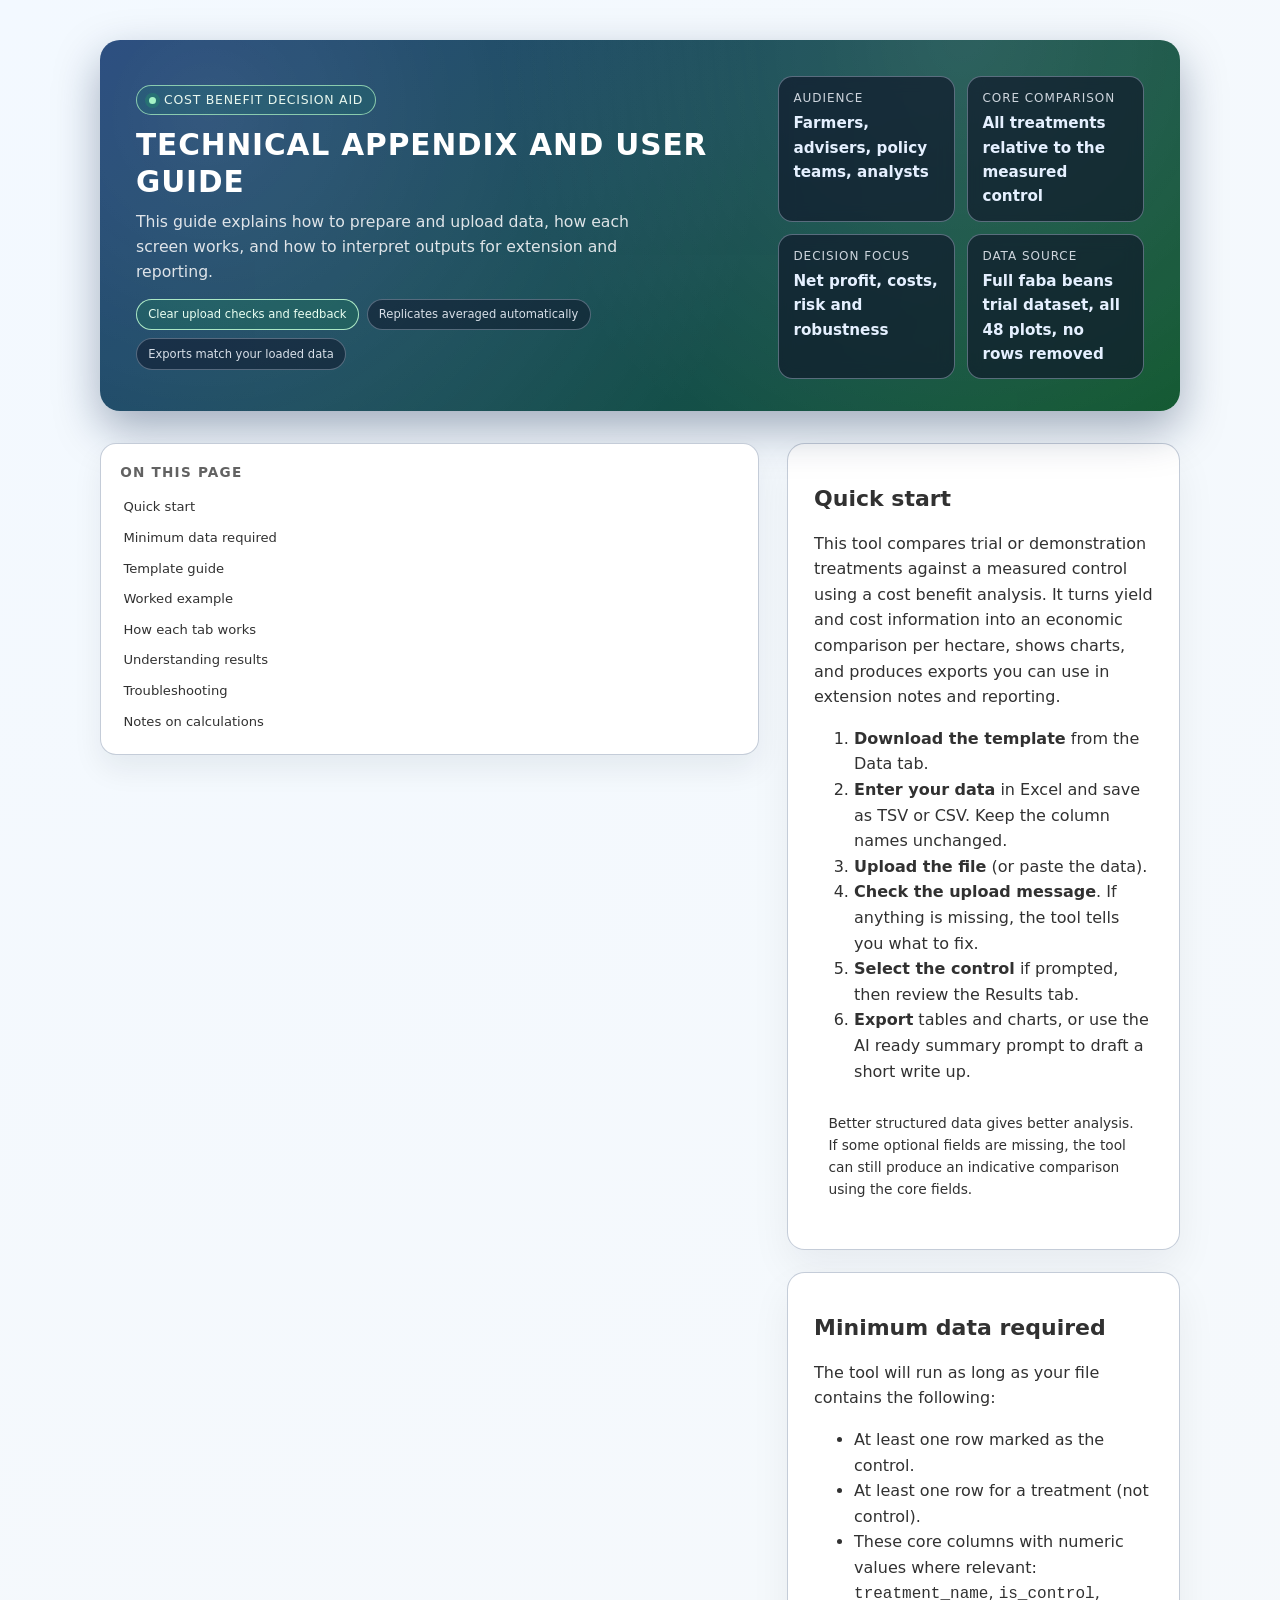
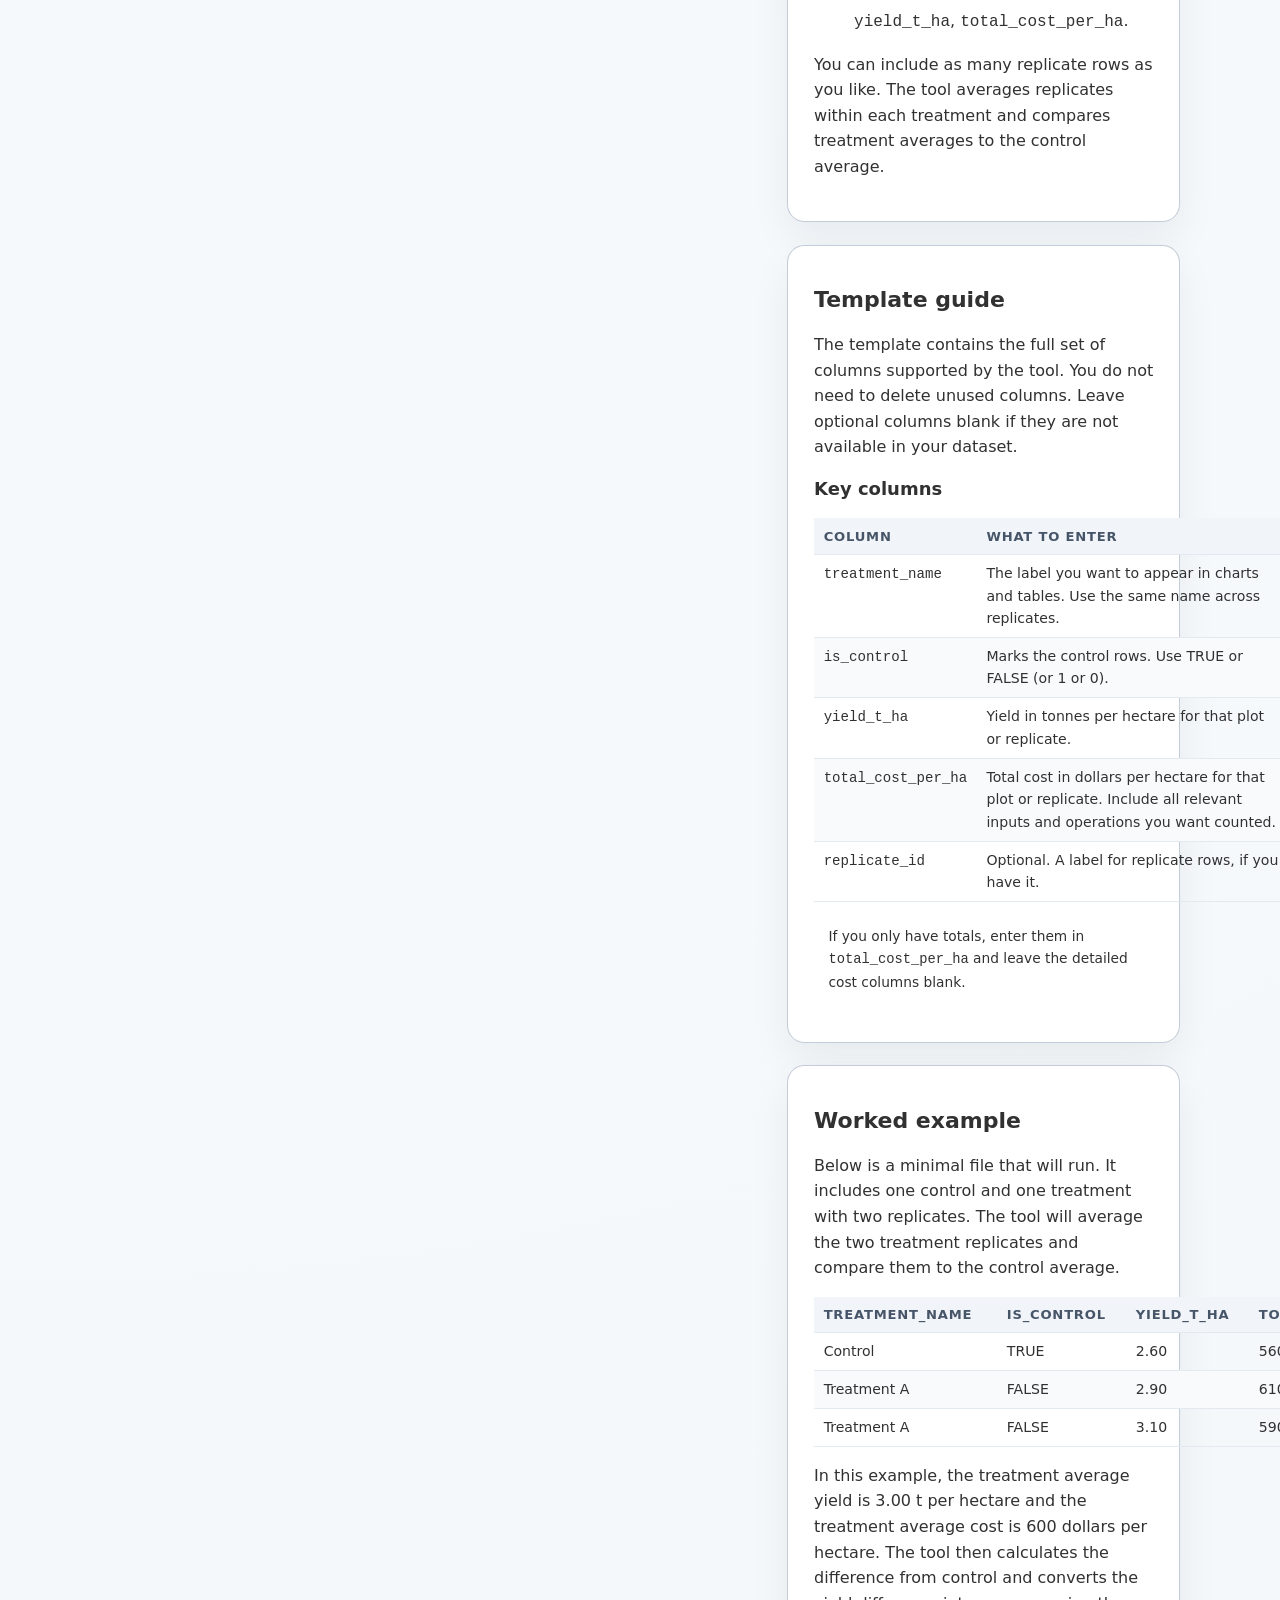
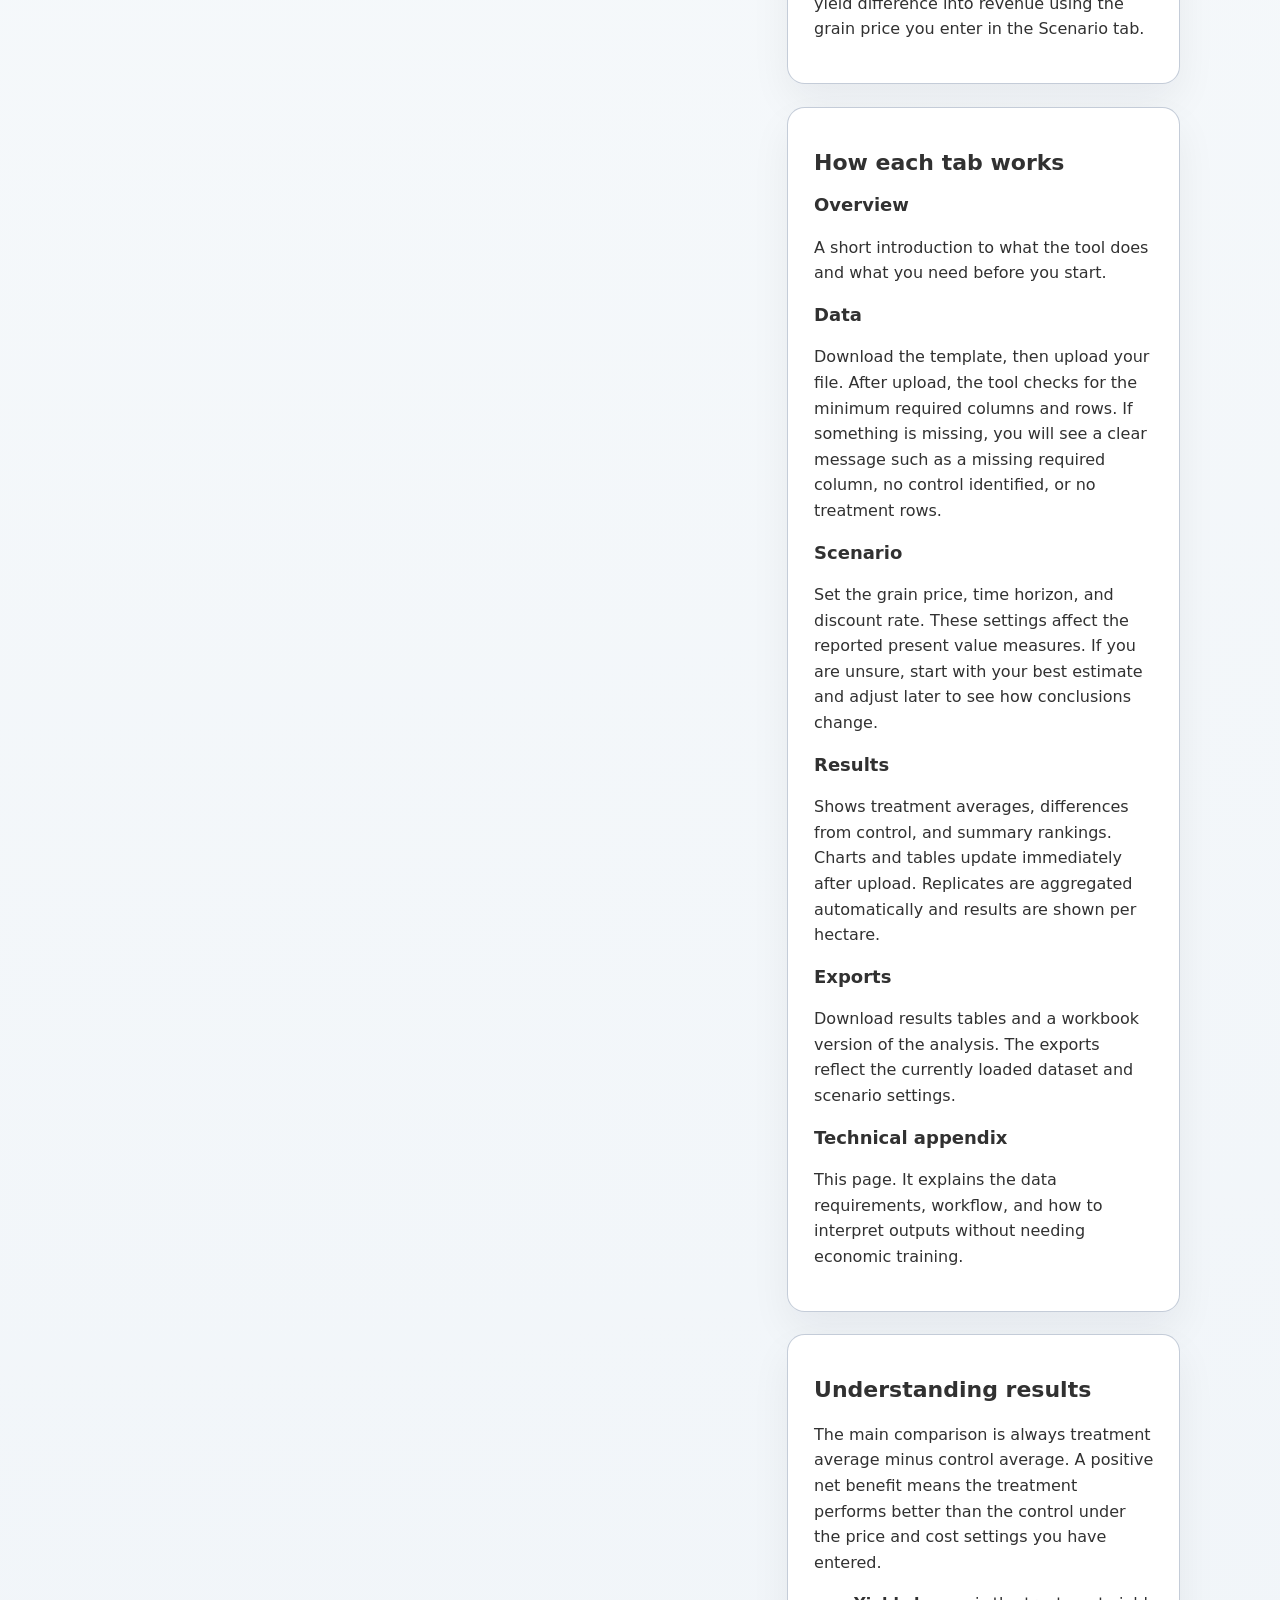
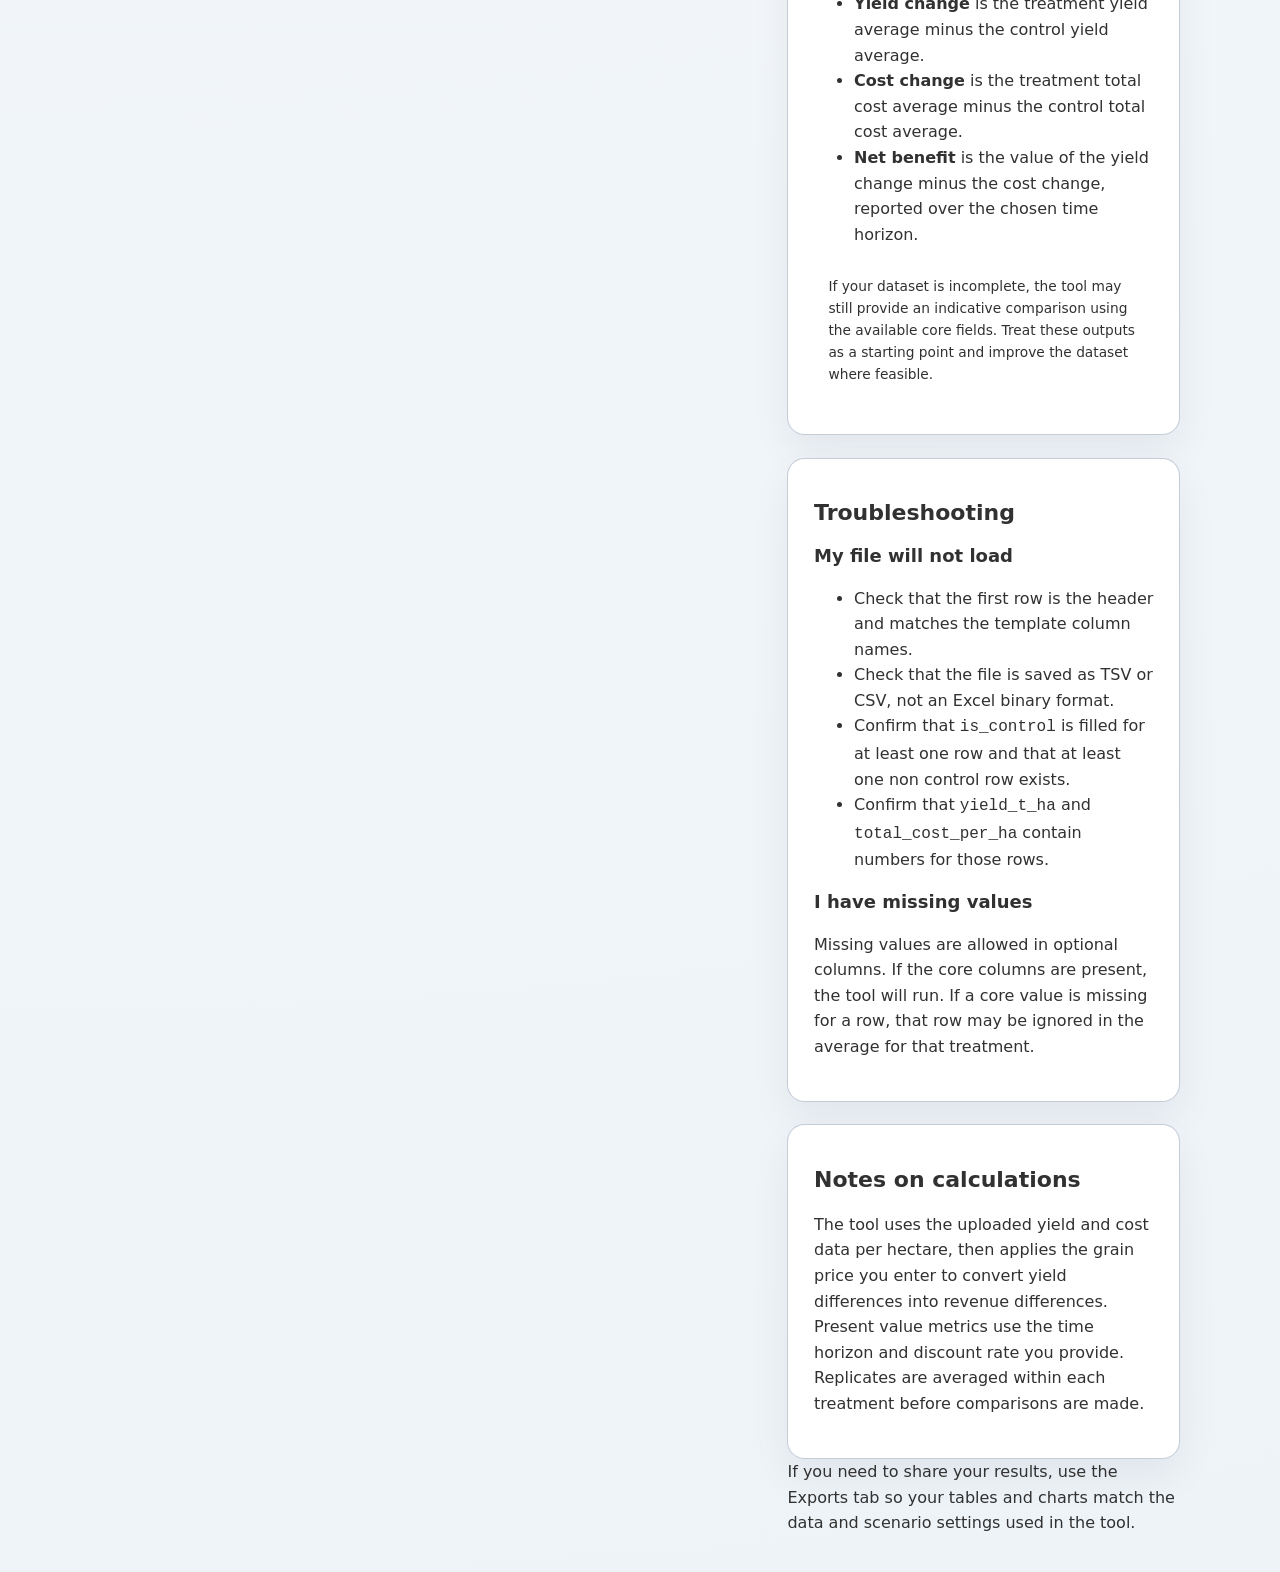
==== technical-appendix.html @ 1fa9cece "Add files via upload" ====
<!doctype html>
<html lang="en">
<head>
  <meta charset="utf-8" />
  <title>Technical appendix and user guide</title>
  <meta name="viewport" content="width=device-width, initial-scale=1" />
  <meta name="description" content="User guide for uploading data, running the analysis, and interpreting results." />
  <link rel="stylesheet" href="styles.css" />
  <link rel="preconnect" href="https://fonts.googleapis.com" />
  <link rel="preconnect" href="https://fonts.gstatic.com" crossorigin />
  <link href="https://fonts.googleapis.com/css2?family=Open+Sans:wght@400;600;700&display=swap" rel="stylesheet" />

  <style>
    :root {
      --ta-bg: var(--bg-alt);
      --ta-surface: var(--bg-card);
      --ta-border: var(--border-subtle);
      --ta-text: var(--text-main);
      --ta-muted: var(--text-muted);
      --ta-accent: var(--bg-accent);
      --ta-accent-soft: var(--bg-accent-soft);
      --ta-good: var(--success);
      --ta-warn: var(--warning);
    }
body.ta-appendix {
      background: radial-gradient(circle at top left, #f3f9ff 0, #f6f9fb 40%, #eef3f8 100%);
      color: var(--ta-text);
      font-family: var(--ta-body);
      line-height: 1.6;
    }

    .ta-shell {
      max-width: 1120px;
      margin: 0 auto;
      padding: 2.5rem 1.25rem 3rem;
    }

    .ta-header {
      background: linear-gradient(135deg, #153b72, #145a32);
      border-radius: 1.25rem;
      padding: 2.25rem 2.25rem 2rem;
      color: #ffffff;
      box-shadow: 0 18px 45px rgba(10, 31, 68, 0.35);
      position: relative;
      overflow: hidden;
    }

    .ta-header::after {
      content: "";
      position: absolute;
      inset: 0;
      background:
        radial-gradient(circle at 10% 20%, rgba(255, 255, 255, 0.15), transparent 55%),
        radial-gradient(circle at 80% 0, rgba(255, 255, 255, 0.12), transparent 50%);
      opacity: 0.9;
      pointer-events: none;
    }

    .ta-header-inner {
      position: relative;
      z-index: 1;
      display: grid;
      grid-template-columns: minmax(0, 2fr) minmax(0, 1.2fr);
      gap: 2rem;
      align-items: center;
    }

    .ta-badge {
      display: inline-flex;
      align-items: center;
      gap: 0.5rem;
      padding: 0.25rem 0.75rem;
      border-radius: 999px;
      background: rgba(7, 177, 93, 0.1);
      border: 1px solid rgba(163, 230, 189, 0.8);
      font-size: 0.78rem;
      letter-spacing: 0.06em;
      text-transform: uppercase;
      color: #e9f8ef;
    }

    .ta-badge-dot {
      width: 7px;
      height: 7px;
      border-radius: 999px;
      background: #a5f3c7;
      box-shadow: 0 0 0 4px rgba(34, 197, 94, 0.2);
    }

    .ta-title {
      font-size: 1.85rem;
      font-weight: 650;
      letter-spacing: 0.03em;
      text-transform: uppercase;
      margin: 0.75rem 0 0.5rem;
    }

    .ta-subtitle {
      margin: 0;
      font-size: 0.98rem;
      max-width: 32rem;
      color: rgba(243, 244, 246, 0.9);
    }

    .ta-header-stats {
      display: grid;
      grid-template-columns: repeat(2, minmax(0, 1fr));
      gap: 0.75rem;
      font-size: 0.8rem;
    }

    .ta-stat-card {
      background: rgba(15, 23, 42, 0.68);
      border-radius: 0.9rem;
      padding: 0.75rem 0.9rem;
      border: 1px solid rgba(148, 163, 184, 0.55);
      backdrop-filter: blur(8px);
    }

    .ta-stat-label {
      font-size: 0.75rem;
      text-transform: uppercase;
      letter-spacing: 0.08em;
      color: rgba(226, 232, 240, 0.9);
      margin-bottom: 0.2rem;
    }

    .ta-stat-value {
      font-size: 0.95rem;
      font-weight: 600;
      color: #e5f0ff;
    }

    .ta-chip-row {
      margin-top: 0.9rem;
      display: flex;
      flex-wrap: wrap;
      gap: 0.5rem;
    }

    .ta-chip {
      padding: 0.35rem 0.7rem;
      border-radius: 999px;
      font-size: 0.72rem;
      background: rgba(15, 23, 42, 0.55);
      border: 1px solid rgba(148, 163, 184, 0.5);
      color: rgba(226, 232, 240, 0.95);
    }

    .ta-chip.good {
      background: rgba(22, 163, 74, 0.18);
      border-color: rgba(187, 247, 208, 0.9);
      color: #eafff2;
    }

    .ta-main {
      margin-top: 2rem;
      display: grid;
      grid-template-columns: minmax(0, 2.1fr) minmax(0, 1.25fr);
      gap: 1.75rem;
      align-items: flex-start;
    }

    @media (max-width: 960px) {
      .ta-header-inner {
        grid-template-columns: minmax(0, 1fr);
      }
      .ta-main {
        grid-template-columns: minmax(0, 1fr);
      }
    }

    .ta-nav {
      background: var(--ta-surface);
      border-radius: 1rem;
      padding: 1.1rem 1.2rem;
      border: 1px solid rgba(148, 163, 184, 0.55);
      box-shadow: 0 14px 30px rgba(15, 23, 42, 0.07);
      position: sticky;
      top: 1.5rem;
    }

    .ta-nav-title {
      font-size: 0.85rem;
      font-weight: 600;
      text-transform: uppercase;
      letter-spacing: 0.09em;
      color: var(--ta-muted);
      margin-bottom: 0.5rem;
    }

    .ta-nav-section-title {
      font-size: 0.78rem;
      font-weight: 600;
      text-transform: uppercase;
      letter-spacing: 0.1em;
      color: var(--ta-muted);
      margin-top: 0.6rem;
      margin-bottom: 0.2rem;
    }

    .ta-nav-link {
      display: block;
      font-size: 0.82rem;
      padding: 0.3rem 0.2rem;
      text-decoration: none;
      color: var(--ta-text);
      border-radius: 0.35rem;
      transition: background 0.12s ease, color 0.12s ease, transform 0.08s ease;
    }

    .ta-nav-link span {
      opacity: 0.85;
    }

    .ta-nav-link:hover {
      background: var(--ta-accent-soft);
      color: var(--ta-accent);
      transform: translateX(2px);
    }

    .ta-section {
      background: rgba(255, 255, 255, 0.98);
      border-radius: 1.1rem;
      padding: 1.4rem 1.6rem 1.6rem;
      border: 1px solid rgba(148, 163, 184, 0.55);
      box-shadow: 0 18px 40px rgba(15, 23, 42, 0.06);
      margin-bottom: 1.4rem;
    }

    .ta-section:last-of-type {
      margin-bottom: 0;
    }

    .ta-section-header {
      margin-bottom: 0.75rem;
    }

    .ta-section-kicker {
      text-transform: uppercase;
      letter-spacing: 0.11em;
      font-size: 0.78rem;
      color: var(--ta-muted);
      font-weight: 600;
      margin-bottom: 0.1rem;
    }

    .ta-section-title {
      font-size: 1.15rem;
      font-weight: 640;
      margin: 0;
      color: var(--ta-text);
    }

    .ta-section-subtitle {
      margin-top: 0.35rem;
      font-size: 0.9rem;
      color: var(--ta-muted);
    }

    .ta-body p {
      margin: 0.55rem 0;
      font-size: 0.92rem;
      color: var(--ta-text);
    }

    .ta-body p.lead {
      font-size: 0.98rem;
      color: var(--ta-muted);
      margin-top: 0.2rem;
      margin-bottom: 0.7rem;
    }

    .ta-pill-banner {
      border-radius: 1rem;
      padding: 0.7rem 0.9rem;
      font-size: 0.9rem;
      background: linear-gradient(90deg, rgba(34, 197, 94, 0.1), rgba(59, 130, 246, 0.07));
      border: 1px solid rgba(74, 222, 128, 0.7);
      color: #0f5132;
      margin: 0.5rem 0 0.8rem;
    }

    .ta-pill-banner strong {
      font-weight: 650;
    }

    .ta-note {
      border-radius: 0.9rem;
      padding: 0.75rem 0.9rem;
      font-size: 0.86rem;
      margin: 0.7rem 0;
    }

    .ta-note.good {
      background: var(--ta-good-soft);
      border: 1px solid rgba(34, 197, 94, 0.6);
      color: #064e1b;
    }

    .ta-note.risk {
      background: var(--ta-risk-soft);
      border: 1px solid rgba(239, 68, 68, 0.7);
      color: #7f1d1d;
    }

    .ta-note.neutral {
      background: var(--ta-neutral-soft);
      border: 1px solid rgba(245, 158, 11, 0.6);
      color: #78350f;
    }

    .ta-badge-inline {
      display: inline-flex;
      align-items: center;
      justify-content: center;
      padding: 0.08rem 0.55rem;
      border-radius: 999px;
      font-size: 0.72rem;
      font-weight: 600;
      letter-spacing: 0.06em;
      text-transform: uppercase;
      border: 1px solid rgba(148, 163, 184, 0.7);
      background: #f8fafc;
      color: #0f172a;
      margin-left: 0.25rem;
      vertical-align: baseline;
    }

    .ta-badge-inline.good {
      background: #e4f6ea;
      border-color: rgba(22, 163, 74, 0.6);
      color: #065f46;
    }

    .ta-badge-inline.risk {
      background: #fde4e4;
      border-color: rgba(220, 38, 38, 0.7);
      color: #7f1d1d;
    }

    .ta-badge-inline.neutral {
      background: #fff5e2;
      border-color: rgba(245, 158, 11, 0.8);
      color: #92400e;
    }

    .ta-grid-two {
      display: grid;
      grid-template-columns: minmax(0, 1.1fr) minmax(0, 1.1fr);
      gap: 1rem 1.25rem;
    }

    @media (max-width: 800px) {
      .ta-grid-two {
        grid-template-columns: minmax(0, 1fr);
      }
    }

    .ta-callout {
      border-radius: 0.9rem;
      padding: 0.9rem 1rem;
      background: linear-gradient(135deg, #f8fafc, #eef2ff);
      border: 1px solid rgba(129, 140, 248, 0.6);
      margin: 0.75rem 0;
      font-size: 0.9rem;
    }

    .ta-callout strong {
      font-weight: 650;
      color: #111827;
    }

    .ta-table-wrapper {
      margin: 0.75rem 0;
      border-radius: 0.9rem;
      border: 1px solid rgba(148, 163, 184, 0.7);
      overflow: hidden;
      background: #ffffff;
    }

    .ta-table-scroll {
      width: 100%;
      overflow-x: auto;
    }

    table.ta-table {
      width: 100%;
      border-collapse: collapse;
      font-size: 0.88rem;
      min-width: 640px;
    }

    table.ta-table th,
    table.ta-table td {
      padding: 0.45rem 0.6rem;
      border-bottom: 1px solid rgba(226, 232, 240, 0.9);
      text-align: left;
      vertical-align: top;
    }

    table.ta-table th {
      background: #f1f5f9;
      font-weight: 600;
      font-size: 0.82rem;
      text-transform: uppercase;
      letter-spacing: 0.06em;
      color: #475569;
    }

    table.ta-table tr:nth-child(even) td {
      background: #f9fafb;
    }

    table.ta-table td.label {
      font-weight: 500;
      white-space: nowrap;
      color: #111827;
    }

    .ta-figure {
      border-radius: 0.9rem;
      padding: 0.85rem 1rem;
      background: linear-gradient(135deg, #f8fafc, #e0f2fe);
      border: 1px solid rgba(148, 163, 184, 0.7);
      margin: 0.85rem 0;
      font-size: 0.9rem;
    }

    .ta-figure-title {
      font-weight: 630;
      margin-bottom: 0.25rem;
      color: #0f172a;
    }

    .ta-figure-axes {
      font-family: var(--ta-mono);
      font-size: 0.8rem;
      color: #1e293b;
      margin-top: 0.1rem;
    }

    .ta-math {
      font-family: var(--ta-mono);
      font-size: 0.86rem;
      background: var(--ta-code-bg);
      padding: 0.22rem 0.4rem;
      border-radius: 0.35rem;
      border: 1px solid rgba(148, 163, 184, 0.6);
      white-space: nowrap;
    }

    .ta-equation-block {
      font-family: var(--ta-mono);
      font-size: 0.86rem;
      background: var(--ta-code-bg);
      padding: 0.4rem 0.6rem;
      border-radius: 0.45rem;
      border: 1px solid rgba(148, 163, 184, 0.7);
      margin: 0.4rem 0 0.6rem;
      overflow-x: auto;
    }

    .ta-example-box {
      border-radius: 0.95rem;
      padding: 0.9rem 1rem;
      background: #fefce8;
      border: 1px solid rgba(245, 158, 11, 0.7);
      margin: 0.75rem 0;
      font-size: 0.9rem;
    }

    .ta-example-title {
      font-weight: 640;
      color: #92400e;
      margin-bottom: 0.3rem;
    }

    .ta-example-step {
      margin: 0.2rem 0;
    }

    .ta-example-note {
      margin-top: 0.45rem;
      font-size: 0.86rem;
      color: #78350f;
    }

    .ta-tag-row {
      display: flex;
      flex-wrap: wrap;
      gap: 0.35rem;
      margin-top: 0.35rem;
    }

    .ta-tag {
      font-size: 0.72rem;
      padding: 0.12rem 0.55rem;
      border-radius: 999px;
      border: 1px solid rgba(148, 163, 184, 0.7);
      background: #f9fafb;
      color: #475569;
    }

    .ta-tag.good {
      border-color: rgba(22, 163, 74, 0.7);
      background: #e4f6ea;
      color: #14532d;
    }

    .ta-tag.risk {
      border-color: rgba(220, 38, 38, 0.8);
      background: #fde4e4;
      color: #7f1d1d;
    }

    .ta-footer {
      margin-top: 2rem;
      padding-top: 1.2rem;
      border-top: 1px solid rgba(148, 163, 184, 0.6);
      font-size: 0.8rem;
      color: var(--ta-muted);
    }

    .ta-footer a {
      color: var(--ta-accent);
      text-decoration: none;
    }

    .ta-footer a:hover {
      text-decoration: underline;
    }
  </style>
</head>
<body class="ta-appendix">
  <div class="ta-shell">
    <header class="ta-header">
      <div class="ta-header-inner">
        <div>
          <div class="ta-badge">
            <span class="ta-badge-dot"></span>
            <span>Cost benefit decision aid</span>
          </div>
          <h1 class="ta-title">Technical Appendix and User Guide</h1>
          <p class="ta-subtitle">
            This guide explains how to prepare and upload data, how each screen works, and how to interpret outputs for extension and reporting.
          </p>
          <div class="ta-chip-row">
            <span class="ta-chip good">Clear upload checks and feedback</span>
            <span class="ta-chip">Replicates averaged automatically</span>
            <span class="ta-chip">Exports match your loaded data</span>
          </div>
        </div>
        <div class="ta-header-stats">
          <div class="ta-stat-card">
            <div class="ta-stat-label">Audience</div>
            <div class="ta-stat-value">Farmers, advisers, policy teams, analysts</div>
          </div>
          <div class="ta-stat-card">
            <div class="ta-stat-label">Core comparison</div>
            <div class="ta-stat-value">All treatments relative to the measured control</div>
          </div>
          <div class="ta-stat-card">
            <div class="ta-stat-label">Decision focus</div>
            <div class="ta-stat-value">Net profit, costs, risk and robustness</div>
          </div>
          <div class="ta-stat-card">
            <div class="ta-stat-label">Data source</div>
            <div class="ta-stat-value">Full faba beans trial dataset, all 48 plots, no rows removed</div>
          </div>
        </div>
      </div>
    </header>

    
<main class="ta-main">
  <aside class="ta-nav" aria-label="On this page">
    <div class="ta-nav-title">On this page</div>
    <a class="ta-nav-link" href="#quick-start">Quick start</a>
    <a class="ta-nav-link" href="#minimum-data">Minimum data required</a>
    <a class="ta-nav-link" href="#template-guide">Template guide</a>
    <a class="ta-nav-link" href="#worked-example">Worked example</a>
    <a class="ta-nav-link" href="#tabs">How each tab works</a>
    <a class="ta-nav-link" href="#results">Understanding results</a>
    <a class="ta-nav-link" href="#troubleshooting">Troubleshooting</a>
    <a class="ta-nav-link" href="#methods">Notes on calculations</a>
  </aside>

  <section class="ta-content">
    <section id="quick-start" class="ta-section">
      <h2>Quick start</h2>
      <p>
        This tool compares trial or demonstration treatments against a measured control using a cost benefit analysis.
        It turns yield and cost information into an economic comparison per hectare, shows charts, and produces exports
        you can use in extension notes and reporting.
      </p>
      <ol class="ta-steps">
        <li><strong>Download the template</strong> from the Data tab.</li>
        <li><strong>Enter your data</strong> in Excel and save as TSV or CSV. Keep the column names unchanged.</li>
        <li><strong>Upload the file</strong> (or paste the data).</li>
        <li><strong>Check the upload message</strong>. If anything is missing, the tool tells you what to fix.</li>
        <li><strong>Select the control</strong> if prompted, then review the Results tab.</li>
        <li><strong>Export</strong> tables and charts, or use the AI ready summary prompt to draft a short write up.</li>
      </ol>
      <p class="ta-note">
        Better structured data gives better analysis. If some optional fields are missing, the tool can still produce an indicative comparison using the core fields.
      </p>
    </section>

    <section id="minimum-data" class="ta-section">
      <h2>Minimum data required</h2>
      <p>The tool will run as long as your file contains the following:</p>
      <ul class="ta-list">
        <li>At least one row marked as the control.</li>
        <li>At least one row for a treatment (not control).</li>
        <li>These core columns with numeric values where relevant: <code>treatment_name</code>, <code>is_control</code>, <code>yield_t_ha</code>, <code>total_cost_per_ha</code>.</li>
      </ul>
      <p>
        You can include as many replicate rows as you like. The tool averages replicates within each treatment and compares
        treatment averages to the control average.
      </p>
    </section>

    <section id="template-guide" class="ta-section">
      <h2>Template guide</h2>
      <p>
        The template contains the full set of columns supported by the tool. You do not need to delete unused columns.
        Leave optional columns blank if they are not available in your dataset.
      </p>
      <h3>Key columns</h3>
      <div class="ta-table-wrap">
        <table class="ta-table">
          <thead>
            <tr>
              <th>Column</th>
              <th>What to enter</th>
              <th>Example</th>
            </tr>
          </thead>
          <tbody>
            <tr>
              <td><code>treatment_name</code></td>
              <td>The label you want to appear in charts and tables. Use the same name across replicates.</td>
              <td>Control, Deep OM + PAM, Practice change A</td>
            </tr>
            <tr>
              <td><code>is_control</code></td>
              <td>Marks the control rows. Use TRUE or FALSE (or 1 or 0).</td>
              <td>TRUE</td>
            </tr>
            <tr>
              <td><code>yield_t_ha</code></td>
              <td>Yield in tonnes per hectare for that plot or replicate.</td>
              <td>2.85</td>
            </tr>
            <tr>
              <td><code>total_cost_per_ha</code></td>
              <td>Total cost in dollars per hectare for that plot or replicate. Include all relevant inputs and operations you want counted.</td>
              <td>615.00</td>
            </tr>
            <tr>
              <td><code>replicate_id</code></td>
              <td>Optional. A label for replicate rows, if you have it.</td>
              <td>R1, Plot 3</td>
            </tr>
          </tbody>
        </table>
      </div>
      <p class="ta-note">
        If you only have totals, enter them in <code>total_cost_per_ha</code> and leave the detailed cost columns blank.
      </p>
    </section>

    <section id="worked-example" class="ta-section">
      <h2>Worked example</h2>
      <p>
        Below is a minimal file that will run. It includes one control and one treatment with two replicates.
        The tool will average the two treatment replicates and compare them to the control average.
      </p>

      <div class="ta-table-wrap">
        <table class="ta-table">
          <thead>
            <tr>
              <th>treatment_name</th>
              <th>is_control</th>
              <th>yield_t_ha</th>
              <th>total_cost_per_ha</th>
            </tr>
          </thead>
          <tbody>
            <tr>
              <td>Control</td>
              <td>TRUE</td>
              <td>2.60</td>
              <td>560</td>
            </tr>
            <tr>
              <td>Treatment A</td>
              <td>FALSE</td>
              <td>2.90</td>
              <td>610</td>
            </tr>
            <tr>
              <td>Treatment A</td>
              <td>FALSE</td>
              <td>3.10</td>
              <td>590</td>
            </tr>
          </tbody>
        </table>
      </div>

      <p>
        In this example, the treatment average yield is 3.00 t per hectare and the treatment average cost is 600 dollars per hectare.
        The tool then calculates the difference from control and converts the yield difference into revenue using the grain price you enter in the Scenario tab.
      </p>
    </section>

    <section id="tabs" class="ta-section">
      <h2>How each tab works</h2>

      <h3>Overview</h3>
      <p>
        A short introduction to what the tool does and what you need before you start.
      </p>

      <h3>Data</h3>
      <p>
        Download the template, then upload your file. After upload, the tool checks for the minimum required columns and rows.
        If something is missing, you will see a clear message such as a missing required column, no control identified, or no treatment rows.
      </p>

      <h3>Scenario</h3>
      <p>
        Set the grain price, time horizon, and discount rate. These settings affect the reported present value measures.
        If you are unsure, start with your best estimate and adjust later to see how conclusions change.
      </p>

      <h3>Results</h3>
      <p>
        Shows treatment averages, differences from control, and summary rankings. Charts and tables update immediately after upload.
        Replicates are aggregated automatically and results are shown per hectare.
      </p>

      <h3>Exports</h3>
      <p>
        Download results tables and a workbook version of the analysis. The exports reflect the currently loaded dataset and scenario settings.
      </p>

      <h3>Technical appendix</h3>
      <p>
        This page. It explains the data requirements, workflow, and how to interpret outputs without needing economic training.
      </p>
    </section>

    <section id="results" class="ta-section">
      <h2>Understanding results</h2>
      <p>
        The main comparison is always treatment average minus control average. A positive net benefit means the treatment performs better than the control under the price and cost settings you have entered.
      </p>
      <ul class="ta-list">
        <li><strong>Yield change</strong> is the treatment yield average minus the control yield average.</li>
        <li><strong>Cost change</strong> is the treatment total cost average minus the control total cost average.</li>
        <li><strong>Net benefit</strong> is the value of the yield change minus the cost change, reported over the chosen time horizon.</li>
      </ul>
      <p class="ta-note">
        If your dataset is incomplete, the tool may still provide an indicative comparison using the available core fields. Treat these outputs as a starting point and improve the dataset where feasible.
      </p>
    </section>

    <section id="troubleshooting" class="ta-section">
      <h2>Troubleshooting</h2>
      <h3>My file will not load</h3>
      <ul class="ta-list">
        <li>Check that the first row is the header and matches the template column names.</li>
        <li>Check that the file is saved as TSV or CSV, not an Excel binary format.</li>
        <li>Confirm that <code>is_control</code> is filled for at least one row and that at least one non control row exists.</li>
        <li>Confirm that <code>yield_t_ha</code> and <code>total_cost_per_ha</code> contain numbers for those rows.</li>
      </ul>

      <h3>I have missing values</h3>
      <p>
        Missing values are allowed in optional columns. If the core columns are present, the tool will run.
        If a core value is missing for a row, that row may be ignored in the average for that treatment.
      </p>
    </section>

    <section id="methods" class="ta-section">
      <h2>Notes on calculations</h2>
      <p>
        The tool uses the uploaded yield and cost data per hectare, then applies the grain price you enter to convert yield differences into revenue differences.
        Present value metrics use the time horizon and discount rate you provide. Replicates are averaged within each treatment before comparisons are made.
      </p>
    </section>

    <div class="ta-footer-note">
      If you need to share your results, use the Exports tab so your tables and charts match the data and scenario settings used in the tool.
    </div>
  </section>
</main>

  </div>
</body>
</html>
---- styles.css ----
:root {
  /* Agriculture Design System tokens (light palette) */
  --agds-foreground-text: #313131;
  --agds-foreground-muted: #626262;
  --agds-foreground-action: #00558b;

  --agds-background-body: #ffffff;
  --agds-background-bodyAlt: #ebebeb;
  --agds-background-shade: #f5f5f5;
  --agds-background-shadeAlt: #e0e0e0;

  --agds-border: #808080;
  --agds-border-muted: #d3d3d3;

  --agds-system-success: #00754e;
  --agds-system-success-muted: #e5fff6;
  --agds-system-error: #d10000;
  --agds-system-error-muted: #fff0f0;
  --agds-system-info: #008bd1;
  --agds-system-info-muted: #e5f6ff;
  --agds-system-warning: #d16900;
  --agds-system-warning-muted: #fff2e5;

  --agds-selected: #00558b;
  --agds-selected-muted: #ebf4fa;
  --agds-focus: #9263de;
  --agds-accent: #f36c52;

  /* Typography */
  --font-body: -apple-system, BlinkMacSystemFont, 'Segoe UI', Helvetica, Arial, sans-serif, 'Apple Color Emoji', 'Segoe UI Emoji', 'Segoe UI Symbol';
  --font-main: var(--font-body);

  /* Spacing (8px grid) */
  --space-0: 0;
  --space-0-25: 0.25rem;
  --space-0-5: 0.5rem;
  --space-0-75: 0.75rem;
  --space-1: 1rem;
  --space-1-5: 1.5rem;
  --space-2: 2rem;
  --space-3: 3rem;
  --space-4: 4rem;

  /* App mappings */
  --bg-page: var(--agds-background-body);
  --bg-card: var(--agds-background-body);
  --bg-alt: var(--agds-background-shade);
  --bg-header: var(--agds-background-body);
  --bg-header-alt: var(--agds-background-body);
  --bg-accent: var(--agds-foreground-action);
  --bg-accent-soft: var(--agds-system-info-muted);

  --text-main: var(--agds-foreground-text);
  --text-muted: var(--agds-foreground-muted);
  --text-invert: #ffffff;

  --border-subtle: var(--agds-border-muted);
  --border-strong: var(--agds-border);

  --focus-ring: var(--agds-focus);

  --radius-sm: 4px;
  --radius-md: 4px;
  --radius-pill: 999px;

  --shadow-sm: 0px 2px 4px rgba(0, 0, 0, 0.15);
  --shadow-md: 0px 4px 16px rgba(0, 0, 0, 0.15);
}*,
*::before,
*::after {
  box-sizing: border-box;
}

html,
html {
  font-size: 16px;
}

body {
  margin: 0;
  padding: 0;

  font-family: var(--font-main);
  color: var(--text-main);
  background: var(--bg-page);
  line-height: 1.55;
}


body {
  font-family: "Open Sans", -apple-system, BlinkMacSystemFont, "Segoe UI", Helvetica, Arial, sans-serif;
  background: var(--bg-page);
color: var(--text-main);
  min-height: 100vh;
  display: flex;
  flex-direction: column;
}

/* Header */

.app-header {
  background: var(--bg-header);
  color: var(--text-invert);
  padding: 1.1rem 1.2rem 1.0rem;
  box-shadow: 0 2px 10px rgba(0, 0, 0, 0.18);
  position: sticky;
  top: 0;
  z-index: 40;
}

.branding {
  display: flex;
  align-items: center;
  gap: 1rem;
}

.logo-circle {
  width: 44px;
  height: 44px;
  border-radius: 50%;
  background: rgba(255, 255, 255, 0.12);
  display: flex;
  align-items: center;
  justify-content: center;
  font-weight: 700;
  letter-spacing: 0.04em;
  font-size: 0.85rem;
}

.title-group h1 {
  margin: 0;
  font-size: 1.4rem;
  line-height: 1.2;
}

.title-group p {
  margin: 0.25rem 0 0;
  font-size: 0.9rem;
  max-width: 800px;
  opacity: 0.95;
}

.header-meta {
  margin-top: 0.65rem;
  display: flex;
  flex-wrap: wrap;
  gap: 0.4rem;
}

.badge {
  display: inline-flex;
  align-items: center;
  justify-content: center;
  padding: 0.15rem 0.7rem;
  border-radius: var(--radius-pill);
  font-size: 0.7rem;
  text-transform: uppercase;
  letter-spacing: 0.09em;
  border: 1px solid rgba(255, 255, 255, 0.35);
}

.badge-live {
  background: rgba(104, 214, 140, 0.18);
}

.badge-baseline {
  background: rgba(255, 255, 255, 0.1);
}

/* Main layout */

.app-main {
  flex: 1;
  max-width: 1200px;
  margin: 1rem auto 1.5rem;
  padding: 0 1rem;
  width: 100%;
}

/* Tabs */

.tab-nav {
  display: flex;
  flex-wrap: wrap;
  gap: 0.5rem;
  margin-bottom: 1rem;
  align-items: center;
}

.tab-button,
.tab-link {
  border-radius: var(--radius-pill);
  padding: 0.45rem 0.9rem;
  font-size: 0.86rem;
  border: 1px solid transparent;
  background: transparent;
  color: var(--text-main);
  cursor: pointer;
  text-decoration: none;
  transition: background 0.15s ease, color 0.15s ease, border-color 0.15s ease,
    box-shadow 0.15s ease;
}

.tab-button:hover,
.tab-link:hover {
  background: rgba(27, 113, 193, 0.05);
}

.tab-button.active {
  background: var(--bg-accent);
  color: var(--text-invert);
  border-color: var(--bg-accent);
  box-shadow: 0 4px 12px rgba(27, 113, 193, 0.3);
}

.tab-link {
  margin-left: auto;
  border-color: rgba(11, 60, 97, 0.15);
  font-weight: 500;
}

/* Panels */

.tab-panel {
  display: none;
}

.tab-panel.active {
  display: block;
}

.tab-intro {
  margin: 0 0 0.9rem;
  font-size: 0.94rem;
  color: var(--text-muted);
}

/* Grid layout */

.grid {
  display: grid;
  gap: 1rem;
}

.grid.two-column {
  grid-template-columns: minmax(0, 1.2fr) minmax(0, 1.1fr);
}

@media (max-width: 900px) {
  .grid.two-column {
    grid-template-columns: minmax(0, 1fr);
  }
}

/* Cards */

.card {
  background: var(--bg-card);
  border-radius: var(--radius-card);
  box-shadow: var(--shadow-soft);
  padding: 1rem 1.1rem;
  border: 1px solid rgba(11, 60, 97, 0.08);
}

.card h2 {
  margin: 0 0 0.4rem;
  font-size: 1.1rem;
}

.card-header-row {
  display: flex;
  flex-wrap: wrap;
  align-items: baseline;
  justify-content: space-between;
  gap: 0.4rem 1rem;
}

.card-header-row h2 {
  margin-bottom: 0;
}

/* Text helpers */

.small {
  font-size: 0.84rem;
}

.muted {
  color: var(--text-muted);
}

/* Forms and controls */

.field-group {
  margin-bottom: 0.7rem;
}

.field-group:last-child {
  margin-bottom: 0;
}

.field-group label {
  display: flex;
  align-items: center;
  gap: 0.35rem;
  font-size: 0.9rem;
  font-weight: 500;
  margin-bottom: 0.25rem;
}

.input-with-unit {
  display: flex;
  align-items: center;
  gap: 0.3rem;
}

.input-with-unit input {
  flex: 1;
}

.unit-label {
  font-size: 0.8rem;
  color: var(--text-muted);
  padding: 0.2rem 0.5rem;
  border-radius: var(--radius-pill);
  border: 1px solid var(--border-subtle);
  background: #f0f3f8;
}

input[type="number"],
select,
textarea {
  width: 100%;
  padding: 0.4rem 0.5rem;
  border-radius: 8px;
  border: 1px solid var(--border-subtle);
  font-family: var(--font-main);
  font-size: 0.9rem;
  color: var(--text-main);
  background: #ffffff;
}

input[type="number"]:focus,
select:focus,
textarea:focus {
  outline: 2px solid rgba(27, 113, 193, 0.35);
  outline-offset: 1px;
}

textarea {
  resize: vertical;
}

.inline-actions {
  display: flex;
  justify-content: flex-end;
}

/* Buttons */

.btn {
  border-radius: 999px;
  border: 1px solid transparent;
  padding: 0.38rem 0.9rem;
  font-size: 0.88rem;
  font-weight: 500;
  cursor: pointer;
  display: inline-flex;
  align-items: center;
  justify-content: center;
  gap: 0.35rem;
  transition: background 0.15s ease, color 0.15s ease, border-color 0.15s ease,
    box-shadow 0.15s ease, transform 0.05s ease;
}

.btn.primary {
  background: var(--bg-accent);
  color: var(--text-invert);
  box-shadow: 0 4px 10px rgba(27, 113, 193, 0.3);
}

.btn.secondary {
  background: var(--bg-accent-soft);
  color: #145a92;
  border-color: rgba(20, 90, 146, 0.18);
}

.btn.ghost {
  background: transparent;
  color: var(--text-main);
  border-color: rgba(11, 60, 97, 0.2);
}

.btn.full-width {
  width: 100%;
}

.btn:hover {
  transform: translateY(-0.5px);
  box-shadow: 0 5px 12px rgba(0, 0, 0, 0.12);
}

.btn:active {
  transform: translateY(0);
  box-shadow: none;
}

/* Help tooltip */

.help {
  width: 18px;
  height: 18px;
  border-radius: 50%;
  border: 1px solid rgba(11, 60, 97, 0.4);
  display: inline-flex;
  align-items: center;
  justify-content: center;
  font-size: 0.7rem;
  color: rgba(11, 60, 97, 0.85);
  cursor: help;
  position: relative;
  flex-shrink: 0;
}

.help::after {
  content: attr(data-tooltip);
  position: absolute;
  left: 50%;
  bottom: calc(100% + 6px);
  transform: translateX(-50%);
  background: #101827;
  color: #111827;
  padding: 0.35rem 0.5rem;
  border-radius: 6px;
  font-size: 0.75rem;
  line-height: 1.3;
  max-width: 260px;
  opacity: 0;
  pointer-events: none;
  transition: opacity 0.12s ease, transform 0.12s ease;
  box-shadow: 0 6px 18px rgba(0, 0, 0, 0.22);
  z-index: 60;
  white-space: normal;
}

.help::before {
  content: "";
  position: absolute;
  left: 50%;
  bottom: 100%;
  transform: translateX(-50%);
  border-width: 6px 6px 0 6px;
  border-style: solid;
  border-color: #101827 transparent transparent transparent;
  opacity: 0;
  transition: opacity 0.12s ease;
}

.help:hover::after,
.help:focus::after,
.help:hover::before,
.help:focus::before {
  opacity: 1;
}

/* Overview summary */

.overview-summary {
  display: grid;
  grid-template-columns: repeat(auto-fit, minmax(120px, 1fr));
  gap: 0.6rem;
  margin-top: 0.3rem;
}

.summary-card {
  padding: 0.5rem 0.6rem;
  border-radius: 10px;
  border: 1px solid rgba(11, 60, 97, 0.08);
  background: #f8fafc;
}

.summary-card-label {
  font-size: 0.78rem;
  color: var(--text-muted);
  margin-bottom: 0.2rem;
}

.summary-card-value {
  font-size: 1.1rem;
  font-weight: 600;
}

/* Steps list */

.steps-list {
  padding-left: 1.1rem;
  margin: 0.2rem 0 0;
  font-size: 0.9rem;
  color: var(--text-muted);
}

.steps-list li {
  margin-bottom: 0.4rem;
}

/* Onboarding */

.onboarding {
  border-left: 4px solid rgba(27, 113, 193, 0.35);
}

/* Template helpers */

.template-actions {
  display: flex;
  flex-wrap: wrap;
  gap: 0.5rem;
}

.template-columns {
  margin-top: 0.55rem;
  border-radius: 10px;
  border: 1px solid rgba(11, 60, 97, 0.12);
  background: #f8fafc;
  padding: 0.6rem 0.7rem;
  max-height: 210px;
  overflow: auto;
}

.template-columns table {
  width: 100%;
  border-collapse: collapse;
  font-size: 0.84rem;
}

.template-columns th,
.template-columns td {
  padding: 0.35rem 0.4rem;
  border-bottom: 1px solid rgba(226, 232, 240, 0.9);
  vertical-align: top;
}

.template-columns th {
  position: sticky;
  top: 0;
  background: #f1f5f9;
  font-size: 0.75rem;
  text-transform: uppercase;
  letter-spacing: 0.06em;
  color: #475569;
  z-index: 2;
}

.template-columns .col-name {
  font-family: ui-monospace, SFMono-Regular, Menlo, Monaco, Consolas, "Liberation Mono", "Courier New", monospace;
  font-size: 0.82rem;
}

.upload-status {
  margin: 0.35rem 0 0.6rem;
  padding: 0.55rem 0.7rem;
  border-radius: 10px;
  border: 1px solid rgba(11, 60, 97, 0.12);
  background: #f8fafc;
  color: var(--text-muted);
  font-size: 0.85rem;
  min-height: 1.2rem;
}

.upload-status.success {
  border-color: rgba(34, 197, 94, 0.55);
  background: rgba(34, 197, 94, 0.08);
  color: #0f5132;
}

.upload-status.error {
  border-color: rgba(239, 68, 68, 0.6);
  background: rgba(239, 68, 68, 0.08);
  color: #7f1d1d;
}

/* Footer */

.app-footer {
  padding: 1rem 1rem 1.2rem;
  border-top: 1px solid rgba(11, 60, 97, 0.12);
  background: rgba(255, 255, 255, 0.75);
}

.footer-inner {
  max-width: 1200px;
  margin: 0 auto;
  display: flex;
  flex-wrap: wrap;
  gap: 0.75rem 1.2rem;
  align-items: center;
  justify-content: space-between;
}

.footer-title {
  font-weight: 650;
  letter-spacing: 0.02em;
}

.footer-logos {
  display: flex;
  gap: 0.5rem;
  align-items: center;
}

.footer-logo {
  width: 62px;
  height: 28px;
  border-radius: 8px;
  border: 1px dashed rgba(11, 60, 97, 0.25);
  background: rgba(11, 60, 97, 0.04);
  display: flex;
  align-items: center;
  justify-content: center;
  font-size: 0.72rem;
  color: var(--text-muted);
}

/* Data checks */

.data-summary,
.data-checks {
  margin-top: 0.65rem;
}

.check-list {
  list-style: none;
  padding-left: 0;
  margin: 0.3rem 0 0;
  font-size: 0.84rem;
}

.check-item {
  display: flex;
  align-items: baseline;
  gap: 0.35rem;
  margin-bottom: 0.25rem;
}

.check-pill {
  font-size: 0.72rem;
  text-transform: uppercase;
  letter-spacing: 0.06em;
  padding: 0.04rem 0.4rem;
  border-radius: var(--radius-pill);
  border: 1px solid transparent;
  flex-shrink: 0;
}

.check-pill.ok {
  border-color: rgba(31, 122, 58, 0.35);
  color: var(--success);
  background: rgba(31, 122, 58, 0.05);
}

.check-pill.warn {
  border-color: rgba(194, 125, 14, 0.4);
  color: var(--warning);
  background: rgba(194, 125, 14, 0.05);
}

.check-pill.err {
  border-color: rgba(192, 57, 43, 0.4);
  color: var(--danger);
  background: rgba(192, 57, 43, 0.05);
}

/* Leaderboard */

.leaderboard {
  margin-top: 0.5rem;
  overflow-x: auto;
}

.leaderboard-table {
  width: 100%;
  border-collapse: collapse;
  font-size: 0.88rem;
}

.leaderboard-table th,
.leaderboard-table td {
  padding: 0.38rem 0.45rem;
  text-align: left;
  border-bottom: 1px solid var(--border-subtle);
  white-space: nowrap;
}

.leaderboard-table th {
  font-size: 0.8rem;
  text-transform: uppercase;
  letter-spacing: 0.06em;
  color: var(--text-muted);
}

.leaderboard-table tbody tr:nth-child(even) {
  background: #f9fbff;
}

.leaderboard-table tbody tr.highlight-better {
  background: rgba(31, 122, 58, 0.06);
}

.leaderboard-table tbody tr.highlight-worse {
  background: rgba(192, 57, 43, 0.04);
}

.tag-control {
  font-size: 0.7rem;
  padding: 0.06rem 0.4rem;
  border-radius: var(--radius-pill);
  border: 1px solid rgba(11, 60, 97, 0.22);
  background: #edf2ff;
}

/* Comparison table */

.comparison-wrapper {
  margin-top: 0.7rem;
  border-radius: 12px;
  border: 1px solid var(--border-subtle);
  overflow: hidden;
}

.comparison-table {
  width: 100%;
  border-collapse: separate;
  border-spacing: 0;
  font-size: 0.84rem;
  min-width: 700px;
}

.comparison-table thead {
  position: sticky;
  top: 0;
  z-index: 10;
}

.comparison-table th,
.comparison-table td {
  padding: 0.4rem 0.4rem;
  border-bottom: 1px solid var(--border-subtle);
  border-right: 1px solid var(--border-subtle);
  background: #ffffff;
}

.comparison-table th:last-child,
.comparison-table td:last-child {
  border-right: none;
}

.comparison-table thead th {
  font-size: 0.75rem;
  text-transform: uppercase;
  letter-spacing: 0.07em;
  color: var(--text-muted);
  background: #f2f5fb;
}

.comparison-table thead th.sticky-col,
.comparison-table tbody td.sticky-col {
  position: sticky;
  left: 0;
  z-index: 11;
  background: #f7f9fe;
}

.comparison-table tbody tr:nth-child(odd) td {
  background: #fdfefe;
}

.indicator-name {
  font-weight: 600;
}

.cell-main {
  font-weight: 500;
}

.cell-sub {
  font-size: 0.76rem;
  color: var(--text-muted);
}

.cell-better {
  color: var(--success);
}

.cell-worse {
  color: var(--danger);
}

/* Charts */

.chart-container {
  width: 100%;
  max-width: 100%;
  min-height: 240px;
}

.chart-container canvas {
  width: 100% !important;
  height: 260px !important;
}

/* Toasts */

#toastContainer {
  position: fixed;
  right: 1.1rem;
  bottom: 1.1rem;
  z-index: 9999;
  display: flex;
  flex-direction: column;
  gap: 0.4rem;
}

.toast {
  min-width: 220px;
  max-width: 340px;
  background: #ffffff;
  color: #111827;
  padding: 0.6rem 0.8rem;
  border-radius: 10px;
  box-shadow: var(--shadow-toast);
  border: 1px solid var(--border-subtle);
  display: flex;
  align-items: flex-start;
  gap: 0.4rem;
  font-size: 0.82rem;
  opacity: 0;
  transform: translateY(8px);
  animation: toast-in 0.2s ease forwards;
}

.toast.success {
  border-left: 4px solid var(--success);
  background: rgba(34, 197, 94, 0.10);
}

.toast.error {
  border-left: 4px solid var(--danger);
  background: rgba(220, 38, 38, 0.10);
}

.toast.info {
  border-left: 4px solid var(--bg-accent);
  background: rgba(2, 92, 132, 0.08);
}

.toast.warning {
  border-left: 4px solid var(--warning);
  background: rgba(245, 158, 11, 0.12);
}

.toast-dismiss {
  margin-left: auto;
  cursor: pointer;
  font-size: 0.9rem;
  opacity: 0.8;
}

@keyframes toast-in {
  from {
    opacity: 0;
    transform: translateY(8px);
  }
  to {
    opacity: 1;
    transform: translateY(0);
  }
}

/* Footer */

/* Responsive tweaks */

@media (max-width: 700px) {
  .branding {
    flex-direction: row;
    align-items: flex-start;
  }

  .title-group h1 {
    font-size: 1.15rem;
  }

  .app-main {
    padding: 0 0.75rem;
  }

  .tab-nav {
    gap: 0.4rem;
  }

  .tab-button,
  .tab-link {
    font-size: 0.8rem;
    padding: 0.35rem 0.7rem;
  }

  .comparison-table {
    font-size: 0.8rem;
  }
}



/* Government-style baseline typography (lightweight, no external assets) */
:root{
  --gov-text:#1a1a1a;
  --gov-muted:#4d4d4d;
  --gov-link:#00558b;
  --gov-focus:#ffbf47;
  --gov-border:#d6d6d6;
  --gov-panel:#ffffff;
  --gov-surface:#f5f5f5;
  --gov-navy:#0b3c61;
}

html, body{
  font-family: system-ui, -apple-system, BlinkMacSystemFont, "Segoe UI", Roboto, "Helvetica Neue", Arial, "Noto Sans", "Liberation Sans", sans-serif;
  font-size: 16px;
  line-height: 1.5;
  color: var(--gov-text);
  background: var(--gov-surface);
}

a{ color: var(--gov-link); }
a:focus, button:focus, input:focus, select:focus, textarea:focus{
  outline: 3px solid var(--gov-focus);
  outline-offset: 2px;
}

.card{
  background: var(--gov-panel);
  border: 1px solid var(--gov-border);
  border-radius: 6px;
  box-shadow: none;
}

.app-header{
  background: var(--gov-navy);
  color: #fff;
}

.app-header .subtitle{
  opacity: 0.95;
}

.btn{
  border-radius: 4px;
  font-weight: 600;
  letter-spacing: 0.1px;
}

.btn.primary{
  background: var(--gov-link);
  border-color: var(--gov-link);
}

.btn.primary:hover{
  filter: brightness(0.95);
}

.btn.secondary{
  border-color: var(--gov-link);
  color: var(--gov-link);
}

.small.muted{ color: var(--gov-muted); }

/* Inline tooltip for column headers and labels */
.tip{
  position: relative;
  cursor: help;
  border-bottom: 1px dotted rgba(0,0,0,0.35);
}

.tip::after{
  content: attr(data-tooltip);
  position: absolute;
  left: 50%;
  bottom: calc(100% + 6px);
  transform: translateX(-50%);
  width: min(360px, 80vw);
  padding: 10px 12px;
  border-radius: 6px;
  background: #111;
  color: #fff;
  font-size: 0.85rem;
  line-height: 1.35;
  opacity: 0;
  pointer-events: none;
  transition: opacity 120ms ease;
  z-index: 10;
}

.tip::before{
  content:"";
  position:absolute;
  left: 50%;
  bottom: calc(100% + 2px);
  transform: translateX(-50%);
  border: 6px solid transparent;
  border-top-color: #111;
  opacity: 0;
  pointer-events: none;
  transition: opacity 120ms ease;
  z-index: 10;
}

.tip:hover::after, .tip:hover::before{
  opacity: 1;
}


/* Government-style typography */
h1, h2, h3 {
  line-height: 1.25;
}

h1 { font-size: 30px; }
h2 { font-size: 22px; }
h3 { font-size: 18px; }

a { color: var(--bg-accent); }
a:hover { text-decoration: underline; }

.btn {
  border-radius: 4px;
  font-weight: 700;
}

.btn.secondary {
  background: #ffffff;
  color: var(--bg-accent);
  border: 2px solid var(--bg-accent);
}

.btn.secondary:hover {
  background: var(--bg-accent-soft);
}

.ai-actions {
  display: flex;
  gap: 10px;
  flex-wrap: wrap;
  margin-top: 10px;
}

.ai-note { margin-top: 8px; }

/* Tooltip style */
.help[data-tooltip] {
  border: 1px solid var(--border-strong);
  background: #ffffff;
  color: var(--text-main);
  font-weight: 700;
}

.tooltip-bubble {
  font-family: var(--font-main);
  font-size: 14px;
  line-height: 1.35;
  border: 1px solid var(--border-strong);
  background: #ffffff;
  color: var(--text-main);
  box-shadow: var(--shadow-soft);
  border-radius: 4px;
  max-width: 340px;
}

/* Header spacing similar to government sites */
.app-header {
  border-bottom: 4px solid rgba(255,255,255,0.2);
}

.header-inner .title {
  letter-spacing: 0;
}


/* Focus ring */
a:focus,
button:focus,
input:focus,
select:focus,
textarea:focus {
  outline: 3px solid var(--focus-ring);
  outline-offset: 2px;
}


/* Generic tooltip for any element with data-tooltip (buttons, labels, headings) */
[data-tooltip]:not(.help) {
  position: relative;
}

[data-tooltip]:not(.help)::after {
  content: attr(data-tooltip);
  position: absolute;
  left: 50%;
  bottom: calc(100% + 10px);
  transform: translateX(-50%);
  background: #ffffff;
  color: var(--text-main);
  padding: 0.55rem 0.65rem;
  border-radius: 4px;
  border: 1px solid var(--border-strong);
  box-shadow: var(--shadow-sm);
  font-size: 0.875rem;
  line-height: 1.35;
  max-width: 340px;
  width: max-content;
  opacity: 0;
  pointer-events: none;
  z-index: 80;
  white-space: normal;
}

[data-tooltip]:not(.help)::before {
  content: "";
  position: absolute;
  left: 50%;
  bottom: calc(100% + 4px);
  transform: translateX(-50%);
  border-width: 6px 6px 0 6px;
  border-style: solid;
  border-color: var(--border-strong) transparent transparent transparent;
  opacity: 0;
  pointer-events: none;
  z-index: 81;
}

[data-tooltip]:not(.help):hover::after,
[data-tooltip]:not(.help):focus::after,
[data-tooltip]:not(.help):hover::before,
[data-tooltip]:not(.help):focus::before,
[data-tooltip]:not(.help):focus-visible::after,
[data-tooltip]:not(.help):focus-visible::before {
  opacity: 1;
}

/* Upload panel helpers */
.upload-actions {
  display: flex;
  flex-wrap: wrap;
  gap: 0.5rem;
  margin: 0.6rem 0 0.8rem;
}

.data-tips {
  background: var(--agds-background-shade);
  border: 1px solid var(--border-subtle);
  border-radius: 4px;
  padding: 0.8rem 0.9rem;
  margin-top: 0.7rem;
}

.tips-list {
  margin: 0.35rem 0 0;
  padding-left: 1.1rem;
}

.tips-list li {
  margin: 0.25rem 0;
}

.data-preview {
  margin-top: 0.9rem;
  padding: 0.9rem;
  border: 1px solid var(--border-subtle);
  border-radius: 4px;
  background: #ffffff;
}

.data-preview .preview-grid {
  display: grid;
  grid-template-columns: repeat(auto-fit, minmax(160px, 1fr));
  gap: 0.6rem;
  margin-top: 0.5rem;
}

.data-preview .preview-item {
  padding: 0.5rem 0.6rem;
  border: 1px solid var(--border-subtle);
  border-radius: 4px;
  background: var(--agds-background-shade);
}

.data-preview .preview-label {
  font-size: 0.8rem;
  color: var(--text-muted);
}

.data-preview .preview-value {
  font-weight: 700;
  margin-top: 0.15rem;
}

.badge {
  display: inline-flex;
  align-items: center;
  border-radius: 999px;
  padding: 0.25rem 0.7rem;
  border: 2px solid var(--agds-system-warning);
  color: var(--agds-system-warning);
  background: var(--agds-system-warning-muted);
  font-weight: 700;
  font-size: 0.875rem;
}

.results-meta {
  margin: 0.8rem 0 0.3rem;
}

.assumptions-card #assumptionsUsed {
  margin-top: 0.25rem;
}

.replication-table-wrap {
  overflow-x: auto;
}

.replication-table {
  width: 100%;
  border-collapse: collapse;
  min-width: 680px;
}

.replication-table th,
.replication-table td {
  border: 1px solid var(--border-subtle);
  padding: 0.5rem 0.6rem;
  text-align: left;
  vertical-align: top;
}

.replication-table th {
  background: var(--agds-background-shade);
}

.replication-details summary {
  cursor: pointer;
  font-weight: 700;
  margin: 0.3rem 0 0.7rem;
}

/* Focus ring aligned with AgDS guidance */
:focus {
  outline: none;
}

:focus-visible {
  outline: 3px solid var(--focus-ring);
  outline-offset: 2px;
}

a:focus-visible,
button:focus-visible,
input:focus-visible,
select:focus-visible,
textarea:focus-visible {
  outline: 3px solid var(--focus-ring);
  outline-offset: 2px;
}


/* Brand logo */
.brand-logo{height:44px;width:auto;display:block;margin-right:12px}

/* Focus visibility */
:focus-visible{outline:3px solid var(--ag-focus, #005a9c); outline-offset:2px}
.toast.success{border-left-color:#2e8540}
.toast.error{border-left-color:#d4351c}
.toast.warning{border-left-color:#ffbf47}
.toast.info{border-left-color:#005a9c}
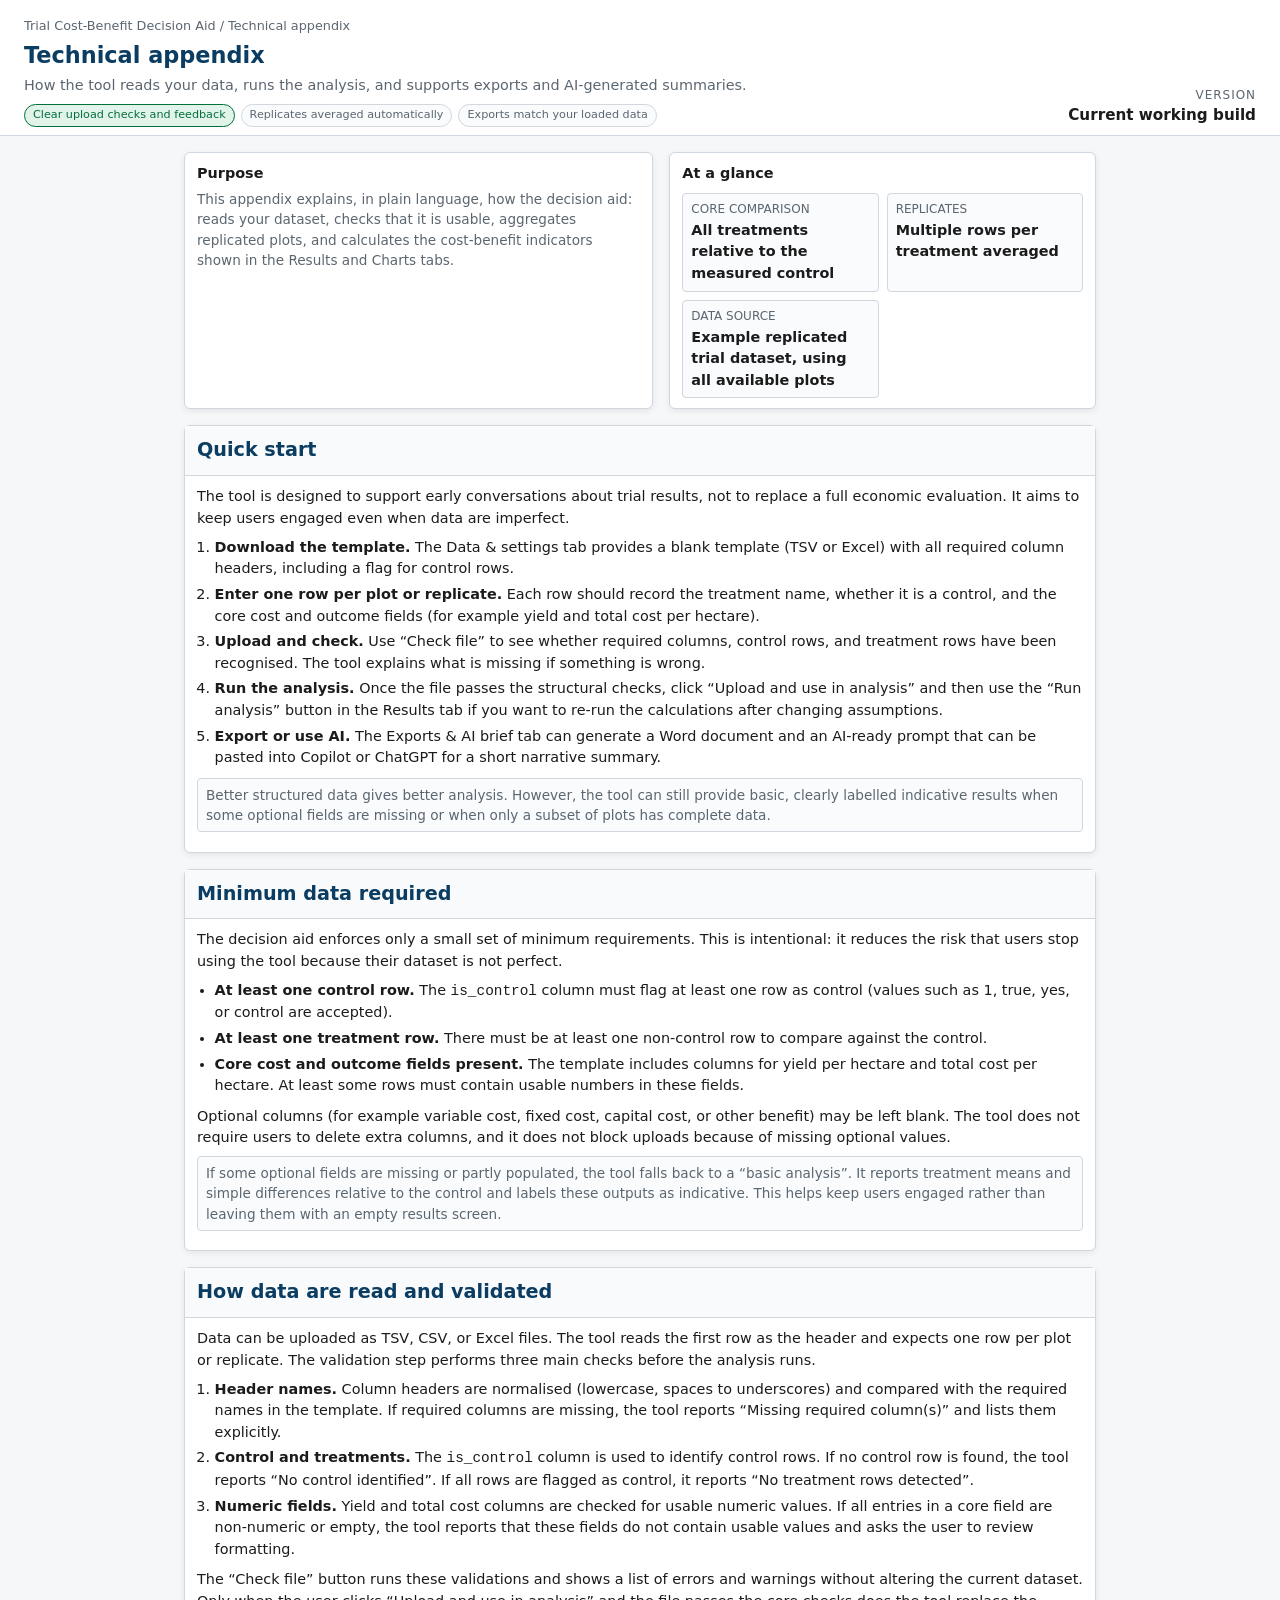
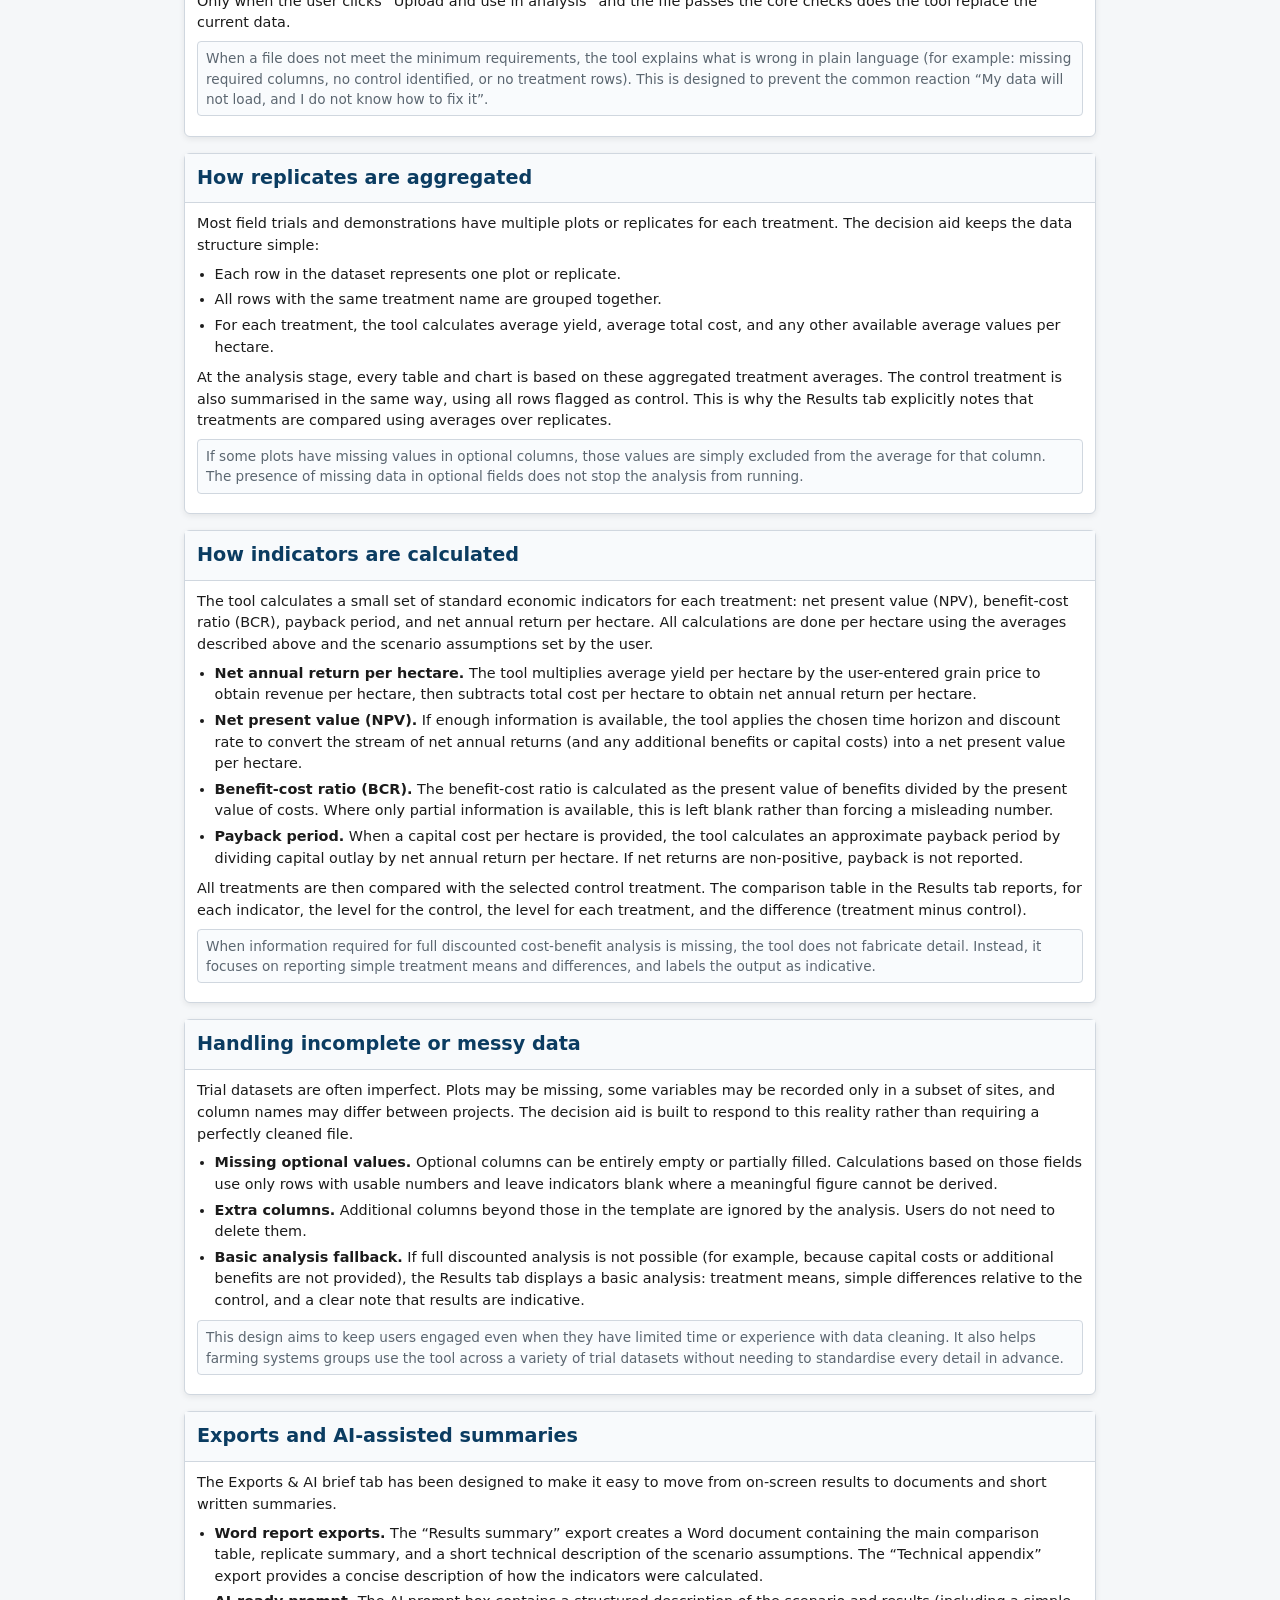
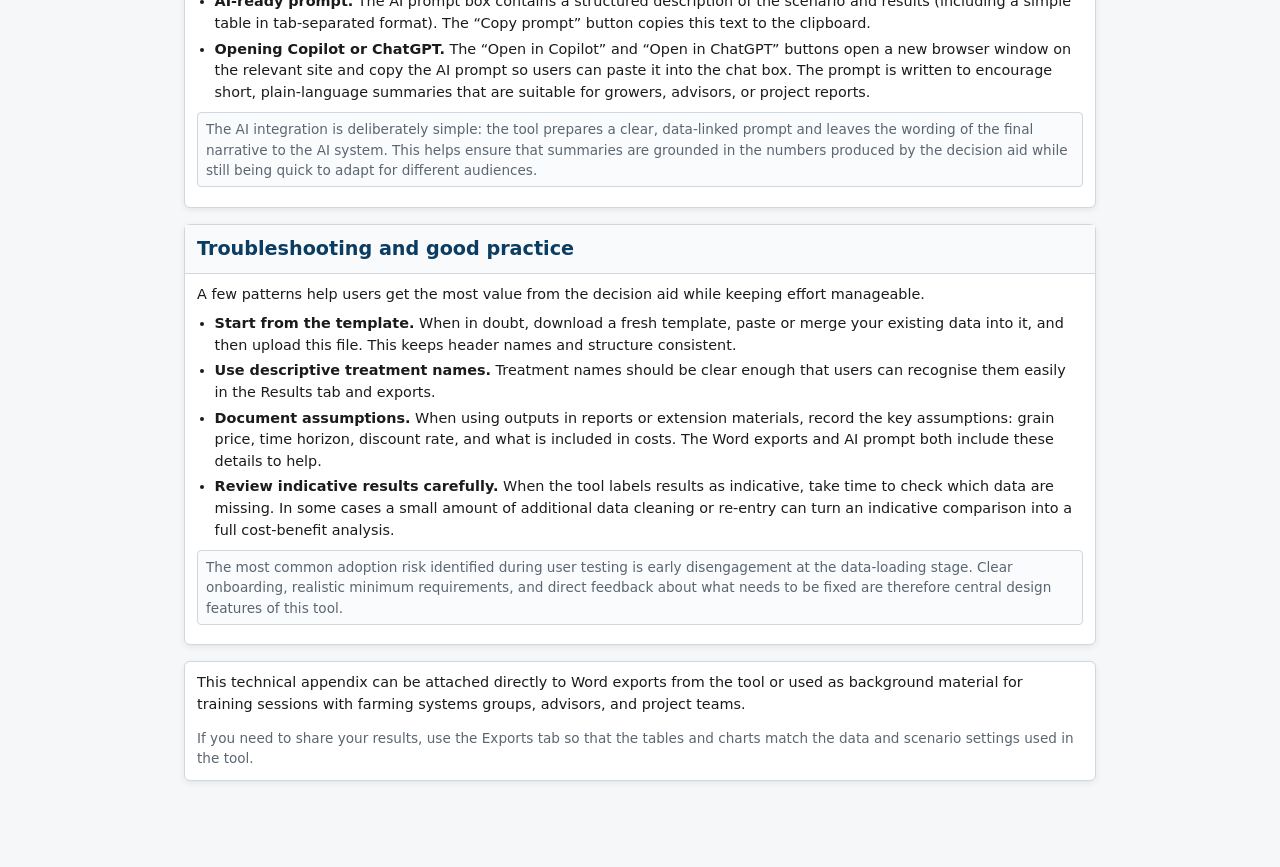
==== commit 54a921b8: "Update print statement from 'Hello' to 'Goodbye'" ====
--- a/technical-appendix.html
+++ b/technical-appendix.html
@@ -1,806 +1,406 @@
-
 <!doctype html>
 <html lang="en">
 <head>
   <meta charset="utf-8" />
-  <title>Technical appendix and user guide</title>
+  <title>Technical appendix – Trial Cost-Benefit Decision Aid</title>
   <meta name="viewport" content="width=device-width, initial-scale=1" />
-  <meta name="description" content="User guide for uploading data, running the analysis, and interpreting results." />
+  <meta name="description" content="User guide for the Trial Cost-Benefit Decision Aid." />
   <link rel="stylesheet" href="styles.css" />
-  <link rel="preconnect" href="https://fonts.googleapis.com" />
-  <link rel="preconnect" href="https://fonts.gstatic.com" crossorigin />
-  <link href="https://fonts.googleapis.com/css2?family=Open+Sans:wght@400;600;700&display=swap" rel="stylesheet" />
-
-  <style>
-    :root {
-      --ta-bg: var(--bg-alt);
-      --ta-surface: var(--bg-card);
-      --ta-border: var(--border-subtle);
-      --ta-text: var(--text-main);
-      --ta-muted: var(--text-muted);
-      --ta-accent: var(--bg-accent);
-      --ta-accent-soft: var(--bg-accent-soft);
-      --ta-good: var(--success);
-      --ta-warn: var(--warning);
-    }
-body.ta-appendix {
-      background: radial-gradient(circle at top left, #f3f9ff 0, #f6f9fb 40%, #eef3f8 100%);
-      color: var(--ta-text);
-      font-family: var(--ta-body);
-      line-height: 1.6;
-    }
-
-    .ta-shell {
-      max-width: 1120px;
-      margin: 0 auto;
-      padding: 2.5rem 1.25rem 3rem;
-    }
-
-    .ta-header {
-      background: linear-gradient(135deg, #153b72, #145a32);
-      border-radius: 1.25rem;
-      padding: 2.25rem 2.25rem 2rem;
-      color: #ffffff;
-      box-shadow: 0 18px 45px rgba(10, 31, 68, 0.35);
-      position: relative;
-      overflow: hidden;
-    }
-
-    .ta-header::after {
-      content: "";
-      position: absolute;
-      inset: 0;
-      background:
-        radial-gradient(circle at 10% 20%, rgba(255, 255, 255, 0.15), transparent 55%),
-        radial-gradient(circle at 80% 0, rgba(255, 255, 255, 0.12), transparent 50%);
-      opacity: 0.9;
-      pointer-events: none;
-    }
-
-    .ta-header-inner {
-      position: relative;
-      z-index: 1;
-      display: grid;
-      grid-template-columns: minmax(0, 2fr) minmax(0, 1.2fr);
-      gap: 2rem;
-      align-items: center;
-    }
-
-    .ta-badge {
-      display: inline-flex;
-      align-items: center;
-      gap: 0.5rem;
-      padding: 0.25rem 0.75rem;
-      border-radius: 999px;
-      background: rgba(7, 177, 93, 0.1);
-      border: 1px solid rgba(163, 230, 189, 0.8);
-      font-size: 0.78rem;
-      letter-spacing: 0.06em;
-      text-transform: uppercase;
-      color: #e9f8ef;
-    }
-
-    .ta-badge-dot {
-      width: 7px;
-      height: 7px;
-      border-radius: 999px;
-      background: #a5f3c7;
-      box-shadow: 0 0 0 4px rgba(34, 197, 94, 0.2);
-    }
-
-    .ta-title {
-      font-size: 1.85rem;
-      font-weight: 650;
-      letter-spacing: 0.03em;
-      text-transform: uppercase;
-      margin: 0.75rem 0 0.5rem;
-    }
-
-    .ta-subtitle {
-      margin: 0;
-      font-size: 0.98rem;
-      max-width: 32rem;
-      color: rgba(243, 244, 246, 0.9);
-    }
-
-    .ta-header-stats {
-      display: grid;
-      grid-template-columns: repeat(2, minmax(0, 1fr));
-      gap: 0.75rem;
-      font-size: 0.8rem;
-    }
-
-    .ta-stat-card {
-      background: rgba(15, 23, 42, 0.68);
-      border-radius: 0.9rem;
-      padding: 0.75rem 0.9rem;
-      border: 1px solid rgba(148, 163, 184, 0.55);
-      backdrop-filter: blur(8px);
-    }
-
-    .ta-stat-label {
-      font-size: 0.75rem;
-      text-transform: uppercase;
-      letter-spacing: 0.08em;
-      color: rgba(226, 232, 240, 0.9);
-      margin-bottom: 0.2rem;
-    }
-
-    .ta-stat-value {
-      font-size: 0.95rem;
-      font-weight: 600;
-      color: #e5f0ff;
-    }
-
-    .ta-chip-row {
-      margin-top: 0.9rem;
-      display: flex;
-      flex-wrap: wrap;
-      gap: 0.5rem;
-    }
-
-    .ta-chip {
-      padding: 0.35rem 0.7rem;
-      border-radius: 999px;
-      font-size: 0.72rem;
-      background: rgba(15, 23, 42, 0.55);
-      border: 1px solid rgba(148, 163, 184, 0.5);
-      color: rgba(226, 232, 240, 0.95);
-    }
-
-    .ta-chip.good {
-      background: rgba(22, 163, 74, 0.18);
-      border-color: rgba(187, 247, 208, 0.9);
-      color: #eafff2;
-    }
-
-    .ta-main {
-      margin-top: 2rem;
-      display: grid;
-      grid-template-columns: minmax(0, 2.1fr) minmax(0, 1.25fr);
-      gap: 1.75rem;
-      align-items: flex-start;
-    }
-
-    @media (max-width: 960px) {
-      .ta-header-inner {
-        grid-template-columns: minmax(0, 1fr);
-      }
-      .ta-main {
-        grid-template-columns: minmax(0, 1fr);
-      }
-    }
-
-    .ta-nav {
-      background: var(--ta-surface);
-      border-radius: 1rem;
-      padding: 1.1rem 1.2rem;
-      border: 1px solid rgba(148, 163, 184, 0.55);
-      box-shadow: 0 14px 30px rgba(15, 23, 42, 0.07);
-      position: sticky;
-      top: 1.5rem;
-    }
-
-    .ta-nav-title {
-      font-size: 0.85rem;
-      font-weight: 600;
-      text-transform: uppercase;
-      letter-spacing: 0.09em;
-      color: var(--ta-muted);
-      margin-bottom: 0.5rem;
-    }
-
-    .ta-nav-section-title {
-      font-size: 0.78rem;
-      font-weight: 600;
-      text-transform: uppercase;
-      letter-spacing: 0.1em;
-      color: var(--ta-muted);
-      margin-top: 0.6rem;
-      margin-bottom: 0.2rem;
-    }
-
-    .ta-nav-link {
-      display: block;
-      font-size: 0.82rem;
-      padding: 0.3rem 0.2rem;
-      text-decoration: none;
-      color: var(--ta-text);
-      border-radius: 0.35rem;
-      transition: background 0.12s ease, color 0.12s ease, transform 0.08s ease;
-    }
-
-    .ta-nav-link span {
-      opacity: 0.85;
-    }
-
-    .ta-nav-link:hover {
-      background: var(--ta-accent-soft);
-      color: var(--ta-accent);
-      transform: translateX(2px);
-    }
-
-    .ta-section {
-      background: rgba(255, 255, 255, 0.98);
-      border-radius: 1.1rem;
-      padding: 1.4rem 1.6rem 1.6rem;
-      border: 1px solid rgba(148, 163, 184, 0.55);
-      box-shadow: 0 18px 40px rgba(15, 23, 42, 0.06);
-      margin-bottom: 1.4rem;
-    }
-
-    .ta-section:last-of-type {
-      margin-bottom: 0;
-    }
-
-    .ta-section-header {
-      margin-bottom: 0.75rem;
-    }
-
-    .ta-section-kicker {
-      text-transform: uppercase;
-      letter-spacing: 0.11em;
-      font-size: 0.78rem;
-      color: var(--ta-muted);
-      font-weight: 600;
-      margin-bottom: 0.1rem;
-    }
-
-    .ta-section-title {
-      font-size: 1.15rem;
-      font-weight: 640;
-      margin: 0;
-      color: var(--ta-text);
-    }
-
-    .ta-section-subtitle {
-      margin-top: 0.35rem;
-      font-size: 0.9rem;
-      color: var(--ta-muted);
-    }
-
-    .ta-body p {
-      margin: 0.55rem 0;
-      font-size: 0.92rem;
-      color: var(--ta-text);
-    }
-
-    .ta-body p.lead {
-      font-size: 0.98rem;
-      color: var(--ta-muted);
-      margin-top: 0.2rem;
-      margin-bottom: 0.7rem;
-    }
-
-    .ta-pill-banner {
-      border-radius: 1rem;
-      padding: 0.7rem 0.9rem;
-      font-size: 0.9rem;
-      background: linear-gradient(90deg, rgba(34, 197, 94, 0.1), rgba(59, 130, 246, 0.07));
-      border: 1px solid rgba(74, 222, 128, 0.7);
-      color: #0f5132;
-      margin: 0.5rem 0 0.8rem;
-    }
-
-    .ta-pill-banner strong {
-      font-weight: 650;
-    }
-
-    .ta-note {
-      border-radius: 0.9rem;
-      padding: 0.75rem 0.9rem;
-      font-size: 0.86rem;
-      margin: 0.7rem 0;
-    }
-
-    .ta-note.good {
-      background: var(--ta-good-soft);
-      border: 1px solid rgba(34, 197, 94, 0.6);
-      color: #064e1b;
-    }
-
-    .ta-note.risk {
-      background: var(--ta-risk-soft);
-      border: 1px solid rgba(239, 68, 68, 0.7);
-      color: #7f1d1d;
-    }
-
-    .ta-note.neutral {
-      background: var(--ta-neutral-soft);
-      border: 1px solid rgba(245, 158, 11, 0.6);
-      color: #78350f;
-    }
-
-    .ta-badge-inline {
-      display: inline-flex;
-      align-items: center;
-      justify-content: center;
-      padding: 0.08rem 0.55rem;
-      border-radius: 999px;
-      font-size: 0.72rem;
-      font-weight: 600;
-      letter-spacing: 0.06em;
-      text-transform: uppercase;
-      border: 1px solid rgba(148, 163, 184, 0.7);
-      background: #f8fafc;
-      color: #0f172a;
-      margin-left: 0.25rem;
-      vertical-align: baseline;
-    }
-
-    .ta-badge-inline.good {
-      background: #e4f6ea;
-      border-color: rgba(22, 163, 74, 0.6);
-      color: #065f46;
-    }
-
-    .ta-badge-inline.risk {
-      background: #fde4e4;
-      border-color: rgba(220, 38, 38, 0.7);
-      color: #7f1d1d;
-    }
-
-    .ta-badge-inline.neutral {
-      background: #fff5e2;
-      border-color: rgba(245, 158, 11, 0.8);
-      color: #92400e;
-    }
-
-    .ta-grid-two {
-      display: grid;
-      grid-template-columns: minmax(0, 1.1fr) minmax(0, 1.1fr);
-      gap: 1rem 1.25rem;
-    }
-
-    @media (max-width: 800px) {
-      .ta-grid-two {
-        grid-template-columns: minmax(0, 1fr);
-      }
-    }
-
-    .ta-callout {
-      border-radius: 0.9rem;
-      padding: 0.9rem 1rem;
-      background: linear-gradient(135deg, #f8fafc, #eef2ff);
-      border: 1px solid rgba(129, 140, 248, 0.6);
-      margin: 0.75rem 0;
-      font-size: 0.9rem;
-    }
-
-    .ta-callout strong {
-      font-weight: 650;
-      color: #111827;
-    }
-
-    .ta-table-wrapper {
-      margin: 0.75rem 0;
-      border-radius: 0.9rem;
-      border: 1px solid rgba(148, 163, 184, 0.7);
-      overflow: hidden;
-      background: #ffffff;
-    }
-
-    .ta-table-scroll {
-      width: 100%;
-      overflow-x: auto;
-    }
-
-    table.ta-table {
-      width: 100%;
-      border-collapse: collapse;
-      font-size: 0.88rem;
-      min-width: 640px;
-    }
-
-    table.ta-table th,
-    table.ta-table td {
-      padding: 0.45rem 0.6rem;
-      border-bottom: 1px solid rgba(226, 232, 240, 0.9);
-      text-align: left;
-      vertical-align: top;
-    }
-
-    table.ta-table th {
-      background: #f1f5f9;
-      font-weight: 600;
-      font-size: 0.82rem;
-      text-transform: uppercase;
-      letter-spacing: 0.06em;
-      color: #475569;
-    }
-
-    table.ta-table tr:nth-child(even) td {
-      background: #f9fafb;
-    }
-
-    table.ta-table td.label {
-      font-weight: 500;
-      white-space: nowrap;
-      color: #111827;
-    }
-
-    .ta-figure {
-      border-radius: 0.9rem;
-      padding: 0.85rem 1rem;
-      background: linear-gradient(135deg, #f8fafc, #e0f2fe);
-      border: 1px solid rgba(148, 163, 184, 0.7);
-      margin: 0.85rem 0;
-      font-size: 0.9rem;
-    }
-
-    .ta-figure-title {
-      font-weight: 630;
-      margin-bottom: 0.25rem;
-      color: #0f172a;
-    }
-
-    .ta-figure-axes {
-      font-family: var(--ta-mono);
-      font-size: 0.8rem;
-      color: #1e293b;
-      margin-top: 0.1rem;
-    }
-
-    .ta-math {
-      font-family: var(--ta-mono);
-      font-size: 0.86rem;
-      background: var(--ta-code-bg);
-      padding: 0.22rem 0.4rem;
-      border-radius: 0.35rem;
-      border: 1px solid rgba(148, 163, 184, 0.6);
-      white-space: nowrap;
-    }
-
-    .ta-equation-block {
-      font-family: var(--ta-mono);
-      font-size: 0.86rem;
-      background: var(--ta-code-bg);
-      padding: 0.4rem 0.6rem;
-      border-radius: 0.45rem;
-      border: 1px solid rgba(148, 163, 184, 0.7);
-      margin: 0.4rem 0 0.6rem;
-      overflow-x: auto;
-    }
-
-    .ta-example-box {
-      border-radius: 0.95rem;
-      padding: 0.9rem 1rem;
-      background: #fefce8;
-      border: 1px solid rgba(245, 158, 11, 0.7);
-      margin: 0.75rem 0;
-      font-size: 0.9rem;
-    }
-
-    .ta-example-title {
-      font-weight: 640;
-      color: #92400e;
-      margin-bottom: 0.3rem;
-    }
-
-    .ta-example-step {
-      margin: 0.2rem 0;
-    }
-
-    .ta-example-note {
-      margin-top: 0.45rem;
-      font-size: 0.86rem;
-      color: #78350f;
-    }
-
-    .ta-tag-row {
-      display: flex;
-      flex-wrap: wrap;
-      gap: 0.35rem;
-      margin-top: 0.35rem;
-    }
-
-    .ta-tag {
-      font-size: 0.72rem;
-      padding: 0.12rem 0.55rem;
-      border-radius: 999px;
-      border: 1px solid rgba(148, 163, 184, 0.7);
-      background: #f9fafb;
-      color: #475569;
-    }
-
-    .ta-tag.good {
-      border-color: rgba(22, 163, 74, 0.7);
-      background: #e4f6ea;
-      color: #14532d;
-    }
-
-    .ta-tag.risk {
-      border-color: rgba(220, 38, 38, 0.8);
-      background: #fde4e4;
-      color: #7f1d1d;
-    }
-
-    .ta-footer {
-      margin-top: 2rem;
-      padding-top: 1.2rem;
-      border-top: 1px solid rgba(148, 163, 184, 0.6);
-      font-size: 0.8rem;
-      color: var(--ta-muted);
-    }
-
-    .ta-footer a {
-      color: var(--ta-accent);
-      text-decoration: none;
-    }
-
-    .ta-footer a:hover {
-      text-decoration: underline;
-    }
-  </style>
 </head>
-<body class="ta-appendix">
+<body>
   <div class="ta-shell">
     <header class="ta-header">
-      <div class="ta-header-inner">
-        <div>
-          <div class="ta-badge">
-            <span class="ta-badge-dot"></span>
-            <span>Cost benefit decision aid</span>
+      <div class="ta-breadcrumb">Trial Cost-Benefit Decision Aid / Technical appendix</div>
+      <div class="ta-title-row">
+        <div class="ta-title-block">
+          <div class="ta-title">Technical appendix</div>
+          <div class="ta-subtitle">
+            How the tool reads your data, runs the analysis, and supports exports and AI-generated summaries.
           </div>
-          <h1 class="ta-title">Technical Appendix and User Guide</h1>
-          <p class="ta-subtitle">
-            This guide explains how to prepare and upload data, how each screen works, and how to interpret outputs for extension and reporting.
-          </p>
-          <div class="ta-chip-row">
-            <span class="ta-chip good">Clear upload checks and feedback</span>
+          <div class="ta-header-tagline">
+            <span class="ta-chip ta-highlight">Clear upload checks and feedback</span>
             <span class="ta-chip">Replicates averaged automatically</span>
             <span class="ta-chip">Exports match your loaded data</span>
           </div>
         </div>
-        <div class="ta-header-stats">
-          <div class="ta-stat-card">
-            <div class="ta-stat-label">Audience</div>
-            <div class="ta-stat-value">Farmers, advisers, policy teams, analysts</div>
-          </div>
-          <div class="ta-stat-card">
-            <div class="ta-stat-label">Core comparison</div>
-            <div class="ta-stat-value">All treatments relative to the measured control</div>
-          </div>
-          <div class="ta-stat-card">
-            <div class="ta-stat-label">Decision focus</div>
-            <div class="ta-stat-value">Net profit, costs, risk and robustness</div>
-          </div>
-          <div class="ta-stat-card">
-            <div class="ta-stat-label">Data source</div>
-            <div class="ta-stat-value">Full faba beans trial dataset, all 48 plots, no rows removed</div>
-          </div>
+        <div class="ta-status-block">
+          <div class="ta-status-label">Version</div>
+          <div class="ta-status-value">Current working build</div>
         </div>
       </div>
     </header>
 
-    
-<main class="ta-main">
-  <aside class="ta-nav" aria-label="On this page">
-    <div class="ta-nav-title">On this page</div>
-    <a class="ta-nav-link" href="#quick-start">Quick start</a>
-    <a class="ta-nav-link" href="#minimum-data">Minimum data required</a>
-    <a class="ta-nav-link" href="#template-guide">Template guide</a>
-    <a class="ta-nav-link" href="#worked-example">Worked example</a>
-    <a class="ta-nav-link" href="#tabs">How each tab works</a>
-    <a class="ta-nav-link" href="#results">Understanding results</a>
-    <a class="ta-nav-link" href="#troubleshooting">Troubleshooting</a>
-    <a class="ta-nav-link" href="#methods">Notes on calculations</a>
-  </aside>
-
-  <section class="ta-content">
-    <section id="quick-start" class="ta-section">
-      <h2>Quick start</h2>
-      <p>
-        This tool compares trial or demonstration treatments against a measured control using a cost benefit analysis.
-        It turns yield and cost information into an economic comparison per hectare, shows charts, and produces exports
-        you can use in extension notes and reporting.
-      </p>
-      <ol class="ta-steps">
-        <li><strong>Download the template</strong> from the Data tab.</li>
-        <li><strong>Enter your data</strong> in Excel and save as TSV or CSV. Keep the column names unchanged.</li>
-        <li><strong>Upload the file</strong> (or paste the data).</li>
-        <li><strong>Check the upload message</strong>. If anything is missing, the tool tells you what to fix.</li>
-        <li><strong>Select the control</strong> if prompted, then review the Results tab.</li>
-        <li><strong>Export</strong> tables and charts, or use the AI ready summary prompt to draft a short write up.</li>
-      </ol>
-      <p class="ta-note">
-        Better structured data gives better analysis. If some optional fields are missing, the tool can still produce an indicative comparison using the core fields.
-      </p>
-    </section>
-
-    <section id="minimum-data" class="ta-section">
-      <h2>Minimum data required</h2>
-      <p>The tool will run as long as your file contains the following:</p>
-      <ul class="ta-list">
-        <li>At least one row marked as the control.</li>
-        <li>At least one row for a treatment (not control).</li>
-        <li>These core columns with numeric values where relevant: <code>treatment_name</code>, <code>is_control</code>, <code>yield_t_ha</code>, <code>total_cost_per_ha</code>.</li>
-      </ul>
-      <p>
-        You can include as many replicate rows as you like. The tool averages replicates within each treatment and compares
-        treatment averages to the control average.
-      </p>
-    </section>
-
-    <section id="template-guide" class="ta-section">
-      <h2>Template guide</h2>
-      <p>
-        The template contains the full set of columns supported by the tool. You do not need to delete unused columns.
-        Leave optional columns blank if they are not available in your dataset.
-      </p>
-      <h3>Key columns</h3>
-      <div class="ta-table-wrap">
-        <table class="ta-table">
-          <thead>
-            <tr>
-              <th>Column</th>
-              <th>What to enter</th>
-              <th>Example</th>
-            </tr>
-          </thead>
-          <tbody>
-            <tr>
-              <td><code>treatment_name</code></td>
-              <td>The label you want to appear in charts and tables. Use the same name across replicates.</td>
-              <td>Control, Deep OM + PAM, Practice change A</td>
-            </tr>
-            <tr>
-              <td><code>is_control</code></td>
-              <td>Marks the control rows. Use TRUE or FALSE (or 1 or 0).</td>
-              <td>TRUE</td>
-            </tr>
-            <tr>
-              <td><code>yield_t_ha</code></td>
-              <td>Yield in tonnes per hectare for that plot or replicate.</td>
-              <td>2.85</td>
-            </tr>
-            <tr>
-              <td><code>total_cost_per_ha</code></td>
-              <td>Total cost in dollars per hectare for that plot or replicate. Include all relevant inputs and operations you want counted.</td>
-              <td>615.00</td>
-            </tr>
-            <tr>
-              <td><code>replicate_id</code></td>
-              <td>Optional. A label for replicate rows, if you have it.</td>
-              <td>R1, Plot 3</td>
-            </tr>
-          </tbody>
-        </table>
-      </div>
-      <p class="ta-note">
-        If you only have totals, enter them in <code>total_cost_per_ha</code> and leave the detailed cost columns blank.
-      </p>
-    </section>
-
-    <section id="worked-example" class="ta-section">
-      <h2>Worked example</h2>
-      <p>
-        Below is a minimal file that will run. It includes one control and one treatment with two replicates.
-        The tool will average the two treatment replicates and compare them to the control average.
-      </p>
-
-      <div class="ta-table-wrap">
-        <table class="ta-table">
-          <thead>
-            <tr>
-              <th>treatment_name</th>
-              <th>is_control</th>
-              <th>yield_t_ha</th>
-              <th>total_cost_per_ha</th>
-            </tr>
-          </thead>
-          <tbody>
-            <tr>
-              <td>Control</td>
-              <td>TRUE</td>
-              <td>2.60</td>
-              <td>560</td>
-            </tr>
-            <tr>
-              <td>Treatment A</td>
-              <td>FALSE</td>
-              <td>2.90</td>
-              <td>610</td>
-            </tr>
-            <tr>
-              <td>Treatment A</td>
-              <td>FALSE</td>
-              <td>3.10</td>
-              <td>590</td>
-            </tr>
-          </tbody>
-        </table>
-      </div>
-
-      <p>
-        In this example, the treatment average yield is 3.00 t per hectare and the treatment average cost is 600 dollars per hectare.
-        The tool then calculates the difference from control and converts the yield difference into revenue using the grain price you enter in the Scenario tab.
-      </p>
-    </section>
-
-    <section id="tabs" class="ta-section">
-      <h2>How each tab works</h2>
-
-      <h3>Overview</h3>
-      <p>
-        A short introduction to what the tool does and what you need before you start.
-      </p>
-
-      <h3>Data</h3>
-      <p>
-        Download the template, then upload your file. After upload, the tool checks for the minimum required columns and rows.
-        If something is missing, you will see a clear message such as a missing required column, no control identified, or no treatment rows.
-      </p>
-
-      <h3>Scenario</h3>
-      <p>
-        Set the grain price, time horizon, and discount rate. These settings affect the reported present value measures.
-        If you are unsure, start with your best estimate and adjust later to see how conclusions change.
-      </p>
-
-      <h3>Results</h3>
-      <p>
-        Shows treatment averages, differences from control, and summary rankings. Charts and tables update immediately after upload.
-        Replicates are aggregated automatically and results are shown per hectare.
-      </p>
-
-      <h3>Exports</h3>
-      <p>
-        Download results tables and a workbook version of the analysis. The exports reflect the currently loaded dataset and scenario settings.
-      </p>
-
-      <h3>Technical appendix</h3>
-      <p>
-        This page. It explains the data requirements, workflow, and how to interpret outputs without needing economic training.
-      </p>
-    </section>
-
-    <section id="results" class="ta-section">
-      <h2>Understanding results</h2>
-      <p>
-        The main comparison is always treatment average minus control average. A positive net benefit means the treatment performs better than the control under the price and cost settings you have entered.
-      </p>
-      <ul class="ta-list">
-        <li><strong>Yield change</strong> is the treatment yield average minus the control yield average.</li>
-        <li><strong>Cost change</strong> is the treatment total cost average minus the control total cost average.</li>
-        <li><strong>Net benefit</strong> is the value of the yield change minus the cost change, reported over the chosen time horizon.</li>
-      </ul>
-      <p class="ta-note">
-        If your dataset is incomplete, the tool may still provide an indicative comparison using the available core fields. Treat these outputs as a starting point and improve the dataset where feasible.
-      </p>
-    </section>
-
-    <section id="troubleshooting" class="ta-section">
-      <h2>Troubleshooting</h2>
-      <h3>My file will not load</h3>
-      <ul class="ta-list">
-        <li>Check that the first row is the header and matches the template column names.</li>
-        <li>Check that the file is saved as TSV or CSV, not an Excel binary format.</li>
-        <li>Confirm that <code>is_control</code> is filled for at least one row and that at least one non control row exists.</li>
-        <li>Confirm that <code>yield_t_ha</code> and <code>total_cost_per_ha</code> contain numbers for those rows.</li>
-      </ul>
-
-      <h3>I have missing values</h3>
-      <p>
-        Missing values are allowed in optional columns. If the core columns are present, the tool will run.
-        If a core value is missing for a row, that row may be ignored in the average for that treatment.
-      </p>
-    </section>
-
-    <section id="methods" class="ta-section">
-      <h2>Notes on calculations</h2>
-      <p>
-        The tool uses the uploaded yield and cost data per hectare, then applies the grain price you enter to convert yield differences into revenue differences.
-        Present value metrics use the time horizon and discount rate you provide. Replicates are averaged within each treatment before comparisons are made.
-      </p>
-    </section>
-
-    <div class="ta-footer-note">
-      If you need to share your results, use the Exports tab so your tables and charts match the data and scenario settings used in the tool.
-    </div>
-  </section>
-</main>
-
+    <main class="ta-main">
+      <section class="ta-summary-grid">
+        <div class="ta-summary-card">
+          <div class="ta-summary-title">Purpose</div>
+          <div class="ta-summary-body">
+            This appendix explains, in plain language, how the decision aid:
+            reads your dataset, checks that it is usable, aggregates replicated plots,
+            and calculates the cost-benefit indicators shown in the Results and Charts tabs.
+          </div>
+        </div>
+        <div class="ta-summary-card">
+          <div class="ta-summary-title">At a glance</div>
+          <div class="ta-stat-grid">
+            <div class="ta-stat-card">
+              <div class="ta-stat-label">Core comparison</div>
+              <div class="ta-stat-value">All treatments relative to the measured control</div>
+            </div>
+            <div class="ta-stat-card">
+              <div class="ta-stat-label">Replicates</div>
+              <div class="ta-stat-value">Multiple rows per treatment averaged</div>
+            </div>
+            <div class="ta-stat-card">
+              <div class="ta-stat-label">Data source</div>
+              <div class="ta-stat-value">Example replicated trial dataset, using all available plots</div>
+            </div>
+          </div>
+        </div>
+      </section>
+
+      <section class="ta-section">
+        <div class="ta-section-header">
+          <h2>Quick start</h2>
+        </div>
+        <div class="ta-section-body">
+          <p>
+            The tool is designed to support early conversations about trial results, not to
+            replace a full economic evaluation. It aims to keep users engaged even when data are imperfect.
+          </p>
+          <ol>
+            <li>
+              <strong>Download the template.</strong>
+              The Data &amp; settings tab provides a blank template (TSV or Excel) with all required
+              column headers, including a flag for control rows.
+            </li>
+            <li>
+              <strong>Enter one row per plot or replicate.</strong>
+              Each row should record the treatment name, whether it is a control, and the core
+              cost and outcome fields (for example yield and total cost per hectare).
+            </li>
+            <li>
+              <strong>Upload and check.</strong>
+              Use “Check file” to see whether required columns, control rows, and treatment rows
+              have been recognised. The tool explains what is missing if something is wrong.
+            </li>
+            <li>
+              <strong>Run the analysis.</strong>
+              Once the file passes the structural checks, click “Upload and use in analysis”
+              and then use the “Run analysis” button in the Results tab if you want to re-run
+              the calculations after changing assumptions.
+            </li>
+            <li>
+              <strong>Export or use AI.</strong>
+              The Exports &amp; AI brief tab can generate a Word document and an AI-ready prompt
+              that can be pasted into Copilot or ChatGPT for a short narrative summary.
+            </li>
+          </ol>
+          <p class="ta-note">
+            Better structured data gives better analysis. However, the tool can still provide
+            basic, clearly labelled indicative results when some optional fields are missing
+            or when only a subset of plots has complete data.
+          </p>
+        </div>
+      </section>
+
+      <section class="ta-section">
+        <div class="ta-section-header">
+          <h2>Minimum data required</h2>
+        </div>
+        <div class="ta-section-body">
+          <p>
+            The decision aid enforces only a small set of minimum requirements. This is intentional:
+            it reduces the risk that users stop using the tool because their dataset is not perfect.
+          </p>
+          <ul>
+            <li>
+              <strong>At least one control row.</strong>
+              The <code>is_control</code> column must flag at least one row as control
+              (values such as 1, true, yes, or control are accepted).
+            </li>
+            <li>
+              <strong>At least one treatment row.</strong>
+              There must be at least one non-control row to compare against the control.
+            </li>
+            <li>
+              <strong>Core cost and outcome fields present.</strong>
+              The template includes columns for yield per hectare and total cost per hectare.
+              At least some rows must contain usable numbers in these fields.
+            </li>
+          </ul>
+          <p>
+            Optional columns (for example variable cost, fixed cost, capital cost, or other benefit)
+            may be left blank. The tool does not require users to delete extra columns, and it does not
+            block uploads because of missing optional values.
+          </p>
+          <p class="ta-note">
+            If some optional fields are missing or partly populated, the tool falls back to a
+            “basic analysis”. It reports treatment means and simple differences relative to the
+            control and labels these outputs as indicative. This helps keep users engaged rather
+            than leaving them with an empty results screen.
+          </p>
+        </div>
+      </section>
+
+      <section class="ta-section">
+        <div class="ta-section-header">
+          <h2>How data are read and validated</h2>
+        </div>
+        <div class="ta-section-body">
+          <p>
+            Data can be uploaded as TSV, CSV, or Excel files. The tool reads the first row as the
+            header and expects one row per plot or replicate. The validation step performs three
+            main checks before the analysis runs.
+          </p>
+          <ol>
+            <li>
+              <strong>Header names.</strong>
+              Column headers are normalised (lowercase, spaces to underscores) and compared
+              with the required names in the template. If required columns are missing,
+              the tool reports “Missing required column(s)” and lists them explicitly.
+            </li>
+            <li>
+              <strong>Control and treatments.</strong>
+              The <code>is_control</code> column is used to identify control rows. If no control
+              row is found, the tool reports “No control identified”. If all rows are flagged as control,
+              it reports “No treatment rows detected”.
+            </li>
+            <li>
+              <strong>Numeric fields.</strong>
+              Yield and total cost columns are checked for usable numeric values. If all entries
+              in a core field are non-numeric or empty, the tool reports that these fields do not
+              contain usable values and asks the user to review formatting.
+            </li>
+          </ol>
+          <p>
+            The “Check file” button runs these validations and shows a list of errors and warnings
+            without altering the current dataset. Only when the user clicks “Upload and use in analysis”
+            and the file passes the core checks does the tool replace the current data.
+          </p>
+          <p class="ta-note">
+            When a file does not meet the minimum requirements, the tool explains what is wrong
+            in plain language (for example: missing required columns, no control identified,
+            or no treatment rows). This is designed to prevent the common reaction
+            “My data will not load, and I do not know how to fix it”.
+          </p>
+        </div>
+      </section>
+
+      <section class="ta-section">
+        <div class="ta-section-header">
+          <h2>How replicates are aggregated</h2>
+        </div>
+        <div class="ta-section-body">
+          <p>
+            Most field trials and demonstrations have multiple plots or replicates for each treatment.
+            The decision aid keeps the data structure simple:
+          </p>
+          <ul>
+            <li>Each row in the dataset represents one plot or replicate.</li>
+            <li>All rows with the same treatment name are grouped together.</li>
+            <li>For each treatment, the tool calculates average yield, average total cost,
+                and any other available average values per hectare.</li>
+          </ul>
+          <p>
+            At the analysis stage, every table and chart is based on these aggregated treatment
+            averages. The control treatment is also summarised in the same way, using all rows
+            flagged as control. This is why the Results tab explicitly notes that treatments are
+            compared using averages over replicates.
+          </p>
+          <p class="ta-note">
+            If some plots have missing values in optional columns, those values are simply
+            excluded from the average for that column. The presence of missing data in optional
+            fields does not stop the analysis from running.
+          </p>
+        </div>
+      </section>
+
+      <section class="ta-section">
+        <div class="ta-section-header">
+          <h2>How indicators are calculated</h2>
+        </div>
+        <div class="ta-section-body">
+          <p>
+            The tool calculates a small set of standard economic indicators for each treatment:
+            net present value (NPV), benefit-cost ratio (BCR), payback period, and net annual
+            return per hectare. All calculations are done per hectare using the averages described
+            above and the scenario assumptions set by the user.
+          </p>
+          <ul>
+            <li>
+              <strong>Net annual return per hectare.</strong>
+              The tool multiplies average yield per hectare by the user-entered grain price
+              to obtain revenue per hectare, then subtracts total cost per hectare to obtain net
+              annual return per hectare.
+            </li>
+            <li>
+              <strong>Net present value (NPV).</strong>
+              If enough information is available, the tool applies the chosen time horizon and
+              discount rate to convert the stream of net annual returns (and any additional benefits
+              or capital costs) into a net present value per hectare.
+            </li>
+            <li>
+              <strong>Benefit-cost ratio (BCR).</strong>
+              The benefit-cost ratio is calculated as the present value of benefits divided by
+              the present value of costs. Where only partial information is available, this is
+              left blank rather than forcing a misleading number.
+            </li>
+            <li>
+              <strong>Payback period.</strong>
+              When a capital cost per hectare is provided, the tool calculates an approximate
+              payback period by dividing capital outlay by net annual return per hectare.
+              If net returns are non-positive, payback is not reported.
+            </li>
+          </ul>
+          <p>
+            All treatments are then compared with the selected control treatment. The comparison
+            table in the Results tab reports, for each indicator, the level for the control,
+            the level for each treatment, and the difference (treatment minus control).
+          </p>
+          <p class="ta-note">
+            When information required for full discounted cost-benefit analysis is missing,
+            the tool does not fabricate detail. Instead, it focuses on reporting simple treatment
+            means and differences, and labels the output as indicative.
+          </p>
+        </div>
+      </section>
+
+      <section class="ta-section">
+        <div class="ta-section-header">
+          <h2>Handling incomplete or messy data</h2>
+        </div>
+        <div class="ta-section-body">
+          <p>
+            Trial datasets are often imperfect. Plots may be missing, some variables may be
+            recorded only in a subset of sites, and column names may differ between projects.
+            The decision aid is built to respond to this reality rather than requiring
+            a perfectly cleaned file.
+          </p>
+          <ul>
+            <li>
+              <strong>Missing optional values.</strong>
+              Optional columns can be entirely empty or partially filled. Calculations based
+              on those fields use only rows with usable numbers and leave indicators blank
+              where a meaningful figure cannot be derived.
+            </li>
+            <li>
+              <strong>Extra columns.</strong>
+              Additional columns beyond those in the template are ignored by the analysis.
+              Users do not need to delete them.
+            </li>
+            <li>
+              <strong>Basic analysis fallback.</strong>
+              If full discounted analysis is not possible (for example, because capital costs
+              or additional benefits are not provided), the Results tab displays a basic analysis:
+              treatment means, simple differences relative to the control, and a clear note that
+              results are indicative.
+            </li>
+          </ul>
+          <p class="ta-note">
+            This design aims to keep users engaged even when they have limited time or experience
+            with data cleaning. It also helps farming systems groups use the tool across a variety
+            of trial datasets without needing to standardise every detail in advance.
+          </p>
+        </div>
+      </section>
+
+      <section class="ta-section">
+        <div class="ta-section-header">
+          <h2>Exports and AI-assisted summaries</h2>
+        </div>
+        <div class="ta-section-body">
+          <p>
+            The Exports &amp; AI brief tab has been designed to make it easy to move from
+            on-screen results to documents and short written summaries.
+          </p>
+          <ul>
+            <li>
+              <strong>Word report exports.</strong>
+              The “Results summary” export creates a Word document containing the main
+              comparison table, replicate summary, and a short technical description of the
+              scenario assumptions. The “Technical appendix” export provides a concise
+              description of how the indicators were calculated.
+            </li>
+            <li>
+              <strong>AI-ready prompt.</strong>
+              The AI prompt box contains a structured description of the scenario and results
+              (including a simple table in tab-separated format). The “Copy prompt” button copies
+              this text to the clipboard.
+            </li>
+            <li>
+              <strong>Opening Copilot or ChatGPT.</strong>
+              The “Open in Copilot” and “Open in ChatGPT” buttons open a new browser window on
+              the relevant site and copy the AI prompt so users can paste it into the chat box.
+              The prompt is written to encourage short, plain-language summaries that are suitable
+              for growers, advisors, or project reports.
+            </li>
+          </ul>
+          <p class="ta-note">
+            The AI integration is deliberately simple: the tool prepares a clear, data-linked
+            prompt and leaves the wording of the final narrative to the AI system. This helps
+            ensure that summaries are grounded in the numbers produced by the decision aid
+            while still being quick to adapt for different audiences.
+          </p>
+        </div>
+      </section>
+
+      <section class="ta-section">
+        <div class="ta-section-header">
+          <h2>Troubleshooting and good practice</h2>
+        </div>
+        <div class="ta-section-body">
+          <p>
+            A few patterns help users get the most value from the decision aid while keeping
+            effort manageable.
+          </p>
+          <ul>
+            <li>
+              <strong>Start from the template.</strong>
+              When in doubt, download a fresh template, paste or merge your existing data into
+              it, and then upload this file. This keeps header names and structure consistent.
+            </li>
+            <li>
+              <strong>Use descriptive treatment names.</strong>
+              Treatment names should be clear enough that users can recognise them easily
+              in the Results tab and exports.
+            </li>
+            <li>
+              <strong>Document assumptions.</strong>
+              When using outputs in reports or extension materials, record the key assumptions:
+              grain price, time horizon, discount rate, and what is included in costs.
+              The Word exports and AI prompt both include these details to help.
+            </li>
+            <li>
+              <strong>Review indicative results carefully.</strong>
+              When the tool labels results as indicative, take time to check which data are missing.
+              In some cases a small amount of additional data cleaning or re-entry can turn
+              an indicative comparison into a full cost-benefit analysis.
+            </li>
+          </ul>
+          <p class="ta-note">
+            The most common adoption risk identified during user testing is early disengagement
+            at the data-loading stage. Clear onboarding, realistic minimum requirements,
+            and direct feedback about what needs to be fixed are therefore central design features
+            of this tool.
+          </p>
+        </div>
+      </section>
+
+      <section class="ta-section">
+        <div class="ta-section-body">
+          <p>
+            This technical appendix can be attached directly to Word exports from the tool or
+            used as background material for training sessions with farming systems groups,
+            advisors, and project teams.
+          </p>
+          <div class="ta-footer-note">
+            If you need to share your results, use the Exports tab so that the tables and
+            charts match the data and scenario settings used in the tool.
+          </div>
+        </div>
+      </section>
+    </main>
   </div>
 </body>
-</html>+</html>
--- a/styles.css
+++ b/styles.css
@@ -1,1284 +1,915 @@
-
 :root {
-  /* Agriculture Design System tokens (light palette) */
-  --agds-foreground-text: #313131;
-  --agds-foreground-muted: #626262;
-  --agds-foreground-action: #00558b;
-
-  --agds-background-body: #ffffff;
-  --agds-background-bodyAlt: #ebebeb;
-  --agds-background-shade: #f5f5f5;
-  --agds-background-shadeAlt: #e0e0e0;
-
-  --agds-border: #808080;
-  --agds-border-muted: #d3d3d3;
-
-  --agds-system-success: #00754e;
-  --agds-system-success-muted: #e5fff6;
-  --agds-system-error: #d10000;
-  --agds-system-error-muted: #fff0f0;
-  --agds-system-info: #008bd1;
-  --agds-system-info-muted: #e5f6ff;
-  --agds-system-warning: #d16900;
-  --agds-system-warning-muted: #fff2e5;
-
-  --agds-selected: #00558b;
-  --agds-selected-muted: #ebf4fa;
-  --agds-focus: #9263de;
-  --agds-accent: #f36c52;
-
-  /* Typography */
-  --font-body: -apple-system, BlinkMacSystemFont, 'Segoe UI', Helvetica, Arial, sans-serif, 'Apple Color Emoji', 'Segoe UI Emoji', 'Segoe UI Symbol';
-  --font-main: var(--font-body);
-
-  /* Spacing (8px grid) */
-  --space-0: 0;
-  --space-0-25: 0.25rem;
-  --space-0-5: 0.5rem;
-  --space-0-75: 0.75rem;
-  --space-1: 1rem;
-  --space-1-5: 1.5rem;
-  --space-2: 2rem;
-  --space-3: 3rem;
-  --space-4: 4rem;
-
-  /* App mappings */
-  --bg-page: var(--agds-background-body);
-  --bg-card: var(--agds-background-body);
-  --bg-alt: var(--agds-background-shade);
-  --bg-header: var(--agds-background-body);
-  --bg-header-alt: var(--agds-background-body);
-  --bg-accent: var(--agds-foreground-action);
-  --bg-accent-soft: var(--agds-system-info-muted);
-
-  --text-main: var(--agds-foreground-text);
-  --text-muted: var(--agds-foreground-muted);
-  --text-invert: #ffffff;
-
-  --border-subtle: var(--agds-border-muted);
-  --border-strong: var(--agds-border);
-
-  --focus-ring: var(--agds-focus);
-
-  --radius-sm: 4px;
-  --radius-md: 4px;
+  --page-bg: #f5f7f9;
+  --card-bg: #ffffff;
+  --border-subtle: #d0d7df;
+  --border-strong: #6c7a89;
+  --brand-deep: #0b3c61;
+  --brand-mid: #215f8b;
+  --brand-soft: #e3edf7;
+  --accent-strong: #00703c;
+  --accent-soft: #e2f3ea;
+  --accent-warn: #d4351c;
+  --accent-warn-soft: #fbe3e1;
+  --text-main: #1b1b1b;
+  --text-muted: #5b6670;
+  --focus-outline: #ffbf47;
+  --shadow-soft: 0 2px 6px rgba(0, 0, 0, 0.08);
+  --radius-card: 6px;
   --radius-pill: 999px;
-
-  --shadow-sm: 0px 2px 4px rgba(0, 0, 0, 0.15);
-  --shadow-md: 0px 4px 16px rgba(0, 0, 0, 0.15);
-}*,
+  --font-main: system-ui, -apple-system, BlinkMacSystemFont, "Segoe UI", sans-serif;
+}
+
+*,
 *::before,
 *::after {
   box-sizing: border-box;
 }
 
 html,
-html {
-  font-size: 16px;
-}
-
 body {
   margin: 0;
   padding: 0;
-
+}
+
+body {
   font-family: var(--font-main);
+  font-size: 16px;
+  line-height: 1.5;
   color: var(--text-main);
-  background: var(--bg-page);
-  line-height: 1.55;
-}
-
-
-body {
-  font-family: "Open Sans", -apple-system, BlinkMacSystemFont, "Segoe UI", Helvetica, Arial, sans-serif;
-  background: var(--bg-page);
-color: var(--text-main);
-  min-height: 100vh;
+  background-color: var(--page-bg);
+}
+
+/* Accessibility */
+
+.skip-link {
+  position: absolute;
+  top: -40px;
+  left: 12px;
+  background: #ffffff;
+  padding: 8px 12px;
+  border-radius: 4px;
+  border: 2px solid var(--focus-outline);
+  z-index: 1000;
+}
+
+.skip-link:focus {
+  top: 12px;
+}
+
+/* Layout */
+
+.page-header {
+  background: #ffffff;
+  border-bottom: 1px solid var(--border-subtle);
+}
+
+.brand-banner {
+  display: flex;
+  align-items: center;
+  justify-content: space-between;
+  padding: 12px 24px;
+  gap: 16px;
+  background: linear-gradient(90deg, var(--brand-deep), var(--brand-mid));
+  color: #ffffff;
+}
+
+.brand-crest {
+  width: 40px;
+  height: 40px;
+  border-radius: 4px;
+  background: rgba(255, 255, 255, 0.15);
+  box-shadow: 0 0 0 2px rgba(0, 0, 0, 0.08);
+}
+
+.brand-text {
+  flex: 1;
+  min-width: 0;
+}
+
+.brand-agency {
+  font-size: 0.9rem;
+  letter-spacing: 0.04em;
+  text-transform: uppercase;
+  opacity: 0.9;
+}
+
+.brand-title {
+  font-size: 1.2rem;
+  font-weight: 600;
+}
+
+.brand-partners {
+  display: flex;
+  gap: 0.4rem;
+  align-items: center;
+  flex-wrap: wrap;
+}
+
+.brand-pill {
+  padding: 0.18rem 0.6rem;
+  border-radius: var(--radius-pill);
+  border: 1px solid rgba(255, 255, 255, 0.7);
+  font-size: 0.75rem;
+  background: rgba(0, 0, 0, 0.1);
+}
+
+/* Tabs */
+
+.top-nav {
+  background: #ffffff;
+  padding: 0 24px;
+}
+
+.tab-list {
+  list-style: none;
+  margin: 0;
+  padding: 0;
+  display: flex;
+  gap: 4px;
+  border-bottom: 1px solid var(--border-subtle);
+  overflow-x: auto;
+}
+
+.tab {
+  border: none;
+  background: transparent;
+  padding: 10px 16px;
+  cursor: pointer;
+  font-size: 0.95rem;
+  color: var(--text-muted);
+  border-bottom: 3px solid transparent;
+  outline-offset: -2px;
+}
+
+.tab:hover {
+  background: #f2f4f7;
+}
+
+.tab.active {
+  color: var(--brand-deep);
+  border-bottom-color: var(--brand-deep);
+  font-weight: 600;
+}
+
+/* Main layout */
+
+.page-main {
+  padding: 24px;
+  max-width: 1200px;
+  margin: 0 auto 72px auto;
+}
+
+.content-grid {
+  display: grid;
+  grid-template-columns: minmax(0, 1.4fr) minmax(0, 1.4fr);
+  gap: 16px;
+}
+
+@media (max-width: 960px) {
+  .content-grid {
+    grid-template-columns: minmax(0, 1fr);
+  }
+}
+
+/* Cards */
+
+.card {
+  background: var(--card-bg);
+  border-radius: var(--radius-card);
+  box-shadow: var(--shadow-soft);
+  border: 1px solid var(--border-subtle);
   display: flex;
   flex-direction: column;
 }
 
-/* Header */
-
-.app-header {
-  background: var(--bg-header);
-  color: var(--text-invert);
-  padding: 1.1rem 1.2rem 1.0rem;
-  box-shadow: 0 2px 10px rgba(0, 0, 0, 0.18);
-  position: sticky;
-  top: 0;
-  z-index: 40;
-}
-
-.branding {
-  display: flex;
+.card-header,
+.card-header-row {
+  padding: 12px 16px 8px 16px;
+  border-bottom: 1px solid var(--border-subtle);
+  background: #f8fafc;
+}
+
+.card-header-row {
+  display: flex;
+  align-items: flex-start;
+  justify-content: space-between;
+  gap: 12px;
+}
+
+.card-body {
+  padding: 12px 16px 16px 16px;
+}
+
+/* Typography */
+
+h1,
+h2,
+h3 {
+  margin: 0;
+  font-weight: 600;
+  color: var(--brand-deep);
+}
+
+h1 {
+  font-size: 1.45rem;
+}
+
+h2 {
+  font-size: 1.2rem;
+}
+
+h3 {
+  font-size: 1rem;
+}
+
+p {
+  margin: 0 0 0.5rem 0;
+}
+
+.small {
+  font-size: 0.85rem;
+}
+
+.small.muted {
+  color: var(--text-muted);
+}
+
+/* Lists */
+
+.onboarding-steps {
+  padding-left: 1.2rem;
+  margin: 0 0 0.75rem 0;
+}
+
+.onboarding-steps li {
+  margin-bottom: 0.35rem;
+}
+
+/* Forms and buttons */
+
+.form-group {
+  margin-bottom: 0.8rem;
+}
+
+.form-group label {
+  display: inline-flex;
   align-items: center;
-  gap: 1rem;
-}
-
-.logo-circle {
-  width: 44px;
-  height: 44px;
-  border-radius: 50%;
-  background: rgba(255, 255, 255, 0.12);
-  display: flex;
-  align-items: center;
-  justify-content: center;
-  font-weight: 700;
-  letter-spacing: 0.04em;
-  font-size: 0.85rem;
-}
-
-.title-group h1 {
-  margin: 0;
-  font-size: 1.4rem;
-  line-height: 1.2;
-}
-
-.title-group p {
-  margin: 0.25rem 0 0;
+  gap: 6px;
+  font-weight: 500;
   font-size: 0.9rem;
-  max-width: 800px;
-  opacity: 0.95;
-}
-
-.header-meta {
-  margin-top: 0.65rem;
-  display: flex;
-  flex-wrap: wrap;
-  gap: 0.4rem;
-}
-
-.badge {
+}
+
+input[type="number"],
+input[type="file"],
+select,
+textarea {
+  width: 100%;
+  padding: 6px 8px;
+  border-radius: 4px;
+  border: 1px solid var(--border-subtle);
+  font-family: var(--font-main);
+  font-size: 0.95rem;
+}
+
+input[type="number"]:focus,
+input[type="file"]:focus,
+select:focus,
+textarea:focus {
+  outline: 2px solid var(--focus-outline);
+  outline-offset: 1px;
+  border-color: var(--brand-mid);
+}
+
+textarea.ai-prompt {
+  resize: vertical;
+  min-height: 160px;
+}
+
+/* Buttons */
+
+.btn {
   display: inline-flex;
   align-items: center;
   justify-content: center;
-  padding: 0.15rem 0.7rem;
-  border-radius: var(--radius-pill);
-  font-size: 0.7rem;
-  text-transform: uppercase;
-  letter-spacing: 0.09em;
-  border: 1px solid rgba(255, 255, 255, 0.35);
-}
-
-.badge-live {
-  background: rgba(104, 214, 140, 0.18);
-}
-
-.badge-baseline {
-  background: rgba(255, 255, 255, 0.1);
-}
-
-/* Main layout */
-
-.app-main {
-  flex: 1;
-  max-width: 1200px;
-  margin: 1rem auto 1.5rem;
-  padding: 0 1rem;
+  border-radius: 4px;
+  border: 1px solid transparent;
+  padding: 6px 12px;
+  font-size: 0.9rem;
+  cursor: pointer;
+  font-family: var(--font-main);
+  text-decoration: none;
+}
+
+.btn.primary {
+  background: var(--brand-deep);
+  color: #ffffff;
+  border-color: var(--brand-deep);
+}
+
+.btn.primary:hover {
+  background: #082a44;
+  border-color: #082a44;
+}
+
+.btn.secondary {
+  background: #ffffff;
+  color: var(--brand-deep);
+  border-color: var(--brand-deep);
+}
+
+.btn.secondary:hover {
+  background: var(--brand-soft);
+}
+
+.btn.text {
+  background: transparent;
+  color: var(--brand-deep);
+  border-color: transparent;
+  padding-left: 0;
+}
+
+.btn.text:hover {
+  text-decoration: underline;
+}
+
+/* Upload and template sections */
+
+.template-actions,
+.upload-actions,
+.settings-actions,
+.export-actions,
+.ai-actions {
+  display: flex;
+  flex-wrap: wrap;
+  gap: 8px;
+  align-items: center;
+  margin-top: 0.25rem;
+}
+
+.upload-status {
+  margin-top: 0.5rem;
+  font-size: 0.85rem;
+}
+
+.upload-status.error {
+  color: var(--accent-warn);
+}
+
+.upload-status.success {
+  color: var(--accent-strong);
+}
+
+.upload-preview {
+  margin-top: 0.75rem;
+  padding-top: 0.5rem;
+  border-top: 1px solid var(--border-subtle);
+  font-size: 0.85rem;
+}
+
+.template-columns-panel {
+  display: grid;
+  grid-template-columns: repeat(auto-fit, minmax(180px, 1fr));
+  gap: 8px;
+  margin-top: 0.5rem;
+}
+
+.template-column {
+  border: 1px solid var(--border-subtle);
+  border-radius: 4px;
+  padding: 6px 8px;
+  background: #f9fbfd;
+}
+
+.template-column-name {
+  font-weight: 600;
+  font-size: 0.9rem;
+}
+
+.template-column-role {
+  font-size: 0.8rem;
+  color: var(--text-muted);
+}
+
+/* Settings grid */
+
+.settings-grid {
+  display: grid;
+  grid-template-columns: repeat(auto-fit, minmax(190px, 1fr));
+  gap: 12px;
+}
+
+/* Results */
+
+.results-summary {
+  margin-top: 0.5rem;
+}
+
+.results-summary-grid {
+  display: grid;
+  grid-template-columns: repeat(auto-fit, minmax(200px, 1fr));
+  gap: 8px;
+}
+
+.results-card {
+  border-radius: 4px;
+  border: 1px solid var(--border-subtle);
+  padding: 8px 10px;
+  background: #f9fbfd;
+}
+
+.results-card-title {
+  font-size: 0.85rem;
+  color: var(--text-muted);
+}
+
+.results-card-value {
+  font-weight: 600;
+  font-size: 1rem;
+}
+
+.results-card-sub {
+  font-size: 0.8rem;
+  color: var(--text-muted);
+  margin-top: 2px;
+}
+
+.results-meta {
+  margin: 0.8rem 0 0.3rem;
+  display: flex;
+  align-items: center;
+  gap: 0.75rem;
+  flex-wrap: wrap;
+}
+
+.run-analysis-btn {
+  margin-left: auto;
+}
+
+.assumptions-summary {
+  font-size: 0.85rem;
+  padding: 6px 8px;
+  border-radius: 4px;
+  background: #f9fbfd;
+  border: 1px solid var(--border-subtle);
+}
+
+/* Leaderboard and tables */
+
+.table-wrapper {
   width: 100%;
-}
-
-/* Tabs */
-
-.tab-nav {
-  display: flex;
-  flex-wrap: wrap;
-  gap: 0.5rem;
-  margin-bottom: 1rem;
-  align-items: center;
-}
-
-.tab-button,
-.tab-link {
-  border-radius: var(--radius-pill);
-  padding: 0.45rem 0.9rem;
-  font-size: 0.86rem;
-  border: 1px solid transparent;
-  background: transparent;
-  color: var(--text-main);
-  cursor: pointer;
-  text-decoration: none;
-  transition: background 0.15s ease, color 0.15s ease, border-color 0.15s ease,
-    box-shadow 0.15s ease;
-}
-
-.tab-button:hover,
-.tab-link:hover {
-  background: rgba(27, 113, 193, 0.05);
-}
-
-.tab-button.active {
-  background: var(--bg-accent);
-  color: var(--text-invert);
-  border-color: var(--bg-accent);
-  box-shadow: 0 4px 12px rgba(27, 113, 193, 0.3);
-}
-
-.tab-link {
-  margin-left: auto;
-  border-color: rgba(11, 60, 97, 0.15);
-  font-weight: 500;
-}
-
-/* Panels */
-
-.tab-panel {
-  display: none;
-}
-
-.tab-panel.active {
-  display: block;
-}
-
-.tab-intro {
-  margin: 0 0 0.9rem;
-  font-size: 0.94rem;
-  color: var(--text-muted);
-}
-
-/* Grid layout */
-
-.grid {
-  display: grid;
-  gap: 1rem;
-}
-
-.grid.two-column {
-  grid-template-columns: minmax(0, 1.2fr) minmax(0, 1.1fr);
-}
-
-@media (max-width: 900px) {
-  .grid.two-column {
-    grid-template-columns: minmax(0, 1fr);
-  }
-}
-
-/* Cards */
-
-.card {
-  background: var(--bg-card);
-  border-radius: var(--radius-card);
-  box-shadow: var(--shadow-soft);
-  padding: 1rem 1.1rem;
-  border: 1px solid rgba(11, 60, 97, 0.08);
-}
-
-.card h2 {
-  margin: 0 0 0.4rem;
-  font-size: 1.1rem;
-}
-
-.card-header-row {
-  display: flex;
-  flex-wrap: wrap;
-  align-items: baseline;
-  justify-content: space-between;
-  gap: 0.4rem 1rem;
-}
-
-.card-header-row h2 {
-  margin-bottom: 0;
-}
-
-/* Text helpers */
-
-.small {
-  font-size: 0.84rem;
-}
-
-.muted {
-  color: var(--text-muted);
-}
-
-/* Forms and controls */
-
-.field-group {
-  margin-bottom: 0.7rem;
-}
-
-.field-group:last-child {
-  margin-bottom: 0;
-}
-
-.field-group label {
-  display: flex;
-  align-items: center;
-  gap: 0.35rem;
-  font-size: 0.9rem;
-  font-weight: 500;
-  margin-bottom: 0.25rem;
-}
-
-.input-with-unit {
-  display: flex;
-  align-items: center;
-  gap: 0.3rem;
-}
-
-.input-with-unit input {
-  flex: 1;
-}
-
-.unit-label {
-  font-size: 0.8rem;
-  color: var(--text-muted);
-  padding: 0.2rem 0.5rem;
-  border-radius: var(--radius-pill);
-  border: 1px solid var(--border-subtle);
-  background: #f0f3f8;
-}
-
-input[type="number"],
-select,
-textarea {
+  overflow-x: auto;
+}
+
+table {
   width: 100%;
-  padding: 0.4rem 0.5rem;
-  border-radius: 8px;
-  border: 1px solid var(--border-subtle);
-  font-family: var(--font-main);
-  font-size: 0.9rem;
-  color: var(--text-main);
-  background: #ffffff;
-}
-
-input[type="number"]:focus,
-select:focus,
-textarea:focus {
-  outline: 2px solid rgba(27, 113, 193, 0.35);
-  outline-offset: 1px;
-}
-
-textarea {
-  resize: vertical;
-}
-
-.inline-actions {
-  display: flex;
-  justify-content: flex-end;
-}
-
-/* Buttons */
-
-.btn {
-  border-radius: 999px;
-  border: 1px solid transparent;
-  padding: 0.38rem 0.9rem;
-  font-size: 0.88rem;
-  font-weight: 500;
-  cursor: pointer;
+  border-collapse: collapse;
+  font-size: 0.85rem;
+}
+
+th,
+td {
+  padding: 6px 8px;
+  border: 1px solid var(--border-subtle);
+}
+
+th {
+  background: #f1f4f8;
+  text-align: left;
+}
+
+tbody tr:nth-child(every 2) {
+  background: #fcfdff;
+}
+
+/* Charts */
+
+canvas {
+  width: 100%;
+  max-width: 100%;
+}
+
+/* Help tooltips */
+
+.help {
   display: inline-flex;
   align-items: center;
   justify-content: center;
-  gap: 0.35rem;
-  transition: background 0.15s ease, color 0.15s ease, border-color 0.15s ease,
-    box-shadow 0.15s ease, transform 0.05s ease;
-}
-
-.btn.primary {
-  background: var(--bg-accent);
-  color: var(--text-invert);
-  box-shadow: 0 4px 10px rgba(27, 113, 193, 0.3);
-}
-
-.btn.secondary {
-  background: var(--bg-accent-soft);
-  color: #145a92;
-  border-color: rgba(20, 90, 146, 0.18);
-}
-
-.btn.ghost {
-  background: transparent;
-  color: var(--text-main);
-  border-color: rgba(11, 60, 97, 0.2);
-}
-
-.btn.full-width {
-  width: 100%;
-}
-
-.btn:hover {
-  transform: translateY(-0.5px);
-  box-shadow: 0 5px 12px rgba(0, 0, 0, 0.12);
-}
-
-.btn:active {
-  transform: translateY(0);
-  box-shadow: none;
-}
-
-/* Help tooltip */
-
-.help {
   width: 18px;
   height: 18px;
   border-radius: 50%;
-  border: 1px solid rgba(11, 60, 97, 0.4);
-  display: inline-flex;
-  align-items: center;
-  justify-content: center;
-  font-size: 0.7rem;
-  color: rgba(11, 60, 97, 0.85);
-  cursor: help;
+  background: var(--brand-soft);
+  color: var(--brand-deep);
+  font-size: 0.75rem;
+  cursor: default;
+  border: 1px solid var(--border-subtle);
   position: relative;
-  flex-shrink: 0;
 }
 
 .help::after {
   content: attr(data-tooltip);
   position: absolute;
   left: 50%;
-  bottom: calc(100% + 6px);
   transform: translateX(-50%);
-  background: #101827;
-  color: #111827;
-  padding: 0.35rem 0.5rem;
-  border-radius: 6px;
+  bottom: 125%;
+  background: #1f2933;
+  color: #ffffff;
+  padding: 6px 8px;
+  border-radius: 4px;
   font-size: 0.75rem;
-  line-height: 1.3;
+  white-space: normal;
+  width: 240px;
   max-width: 260px;
+  box-shadow: var(--shadow-soft);
   opacity: 0;
   pointer-events: none;
-  transition: opacity 0.12s ease, transform 0.12s ease;
-  box-shadow: 0 6px 18px rgba(0, 0, 0, 0.22);
-  z-index: 60;
-  white-space: normal;
+  transition: opacity 0.15s ease-out;
+  z-index: 100;
 }
 
 .help::before {
   content: "";
   position: absolute;
   left: 50%;
-  bottom: 100%;
   transform: translateX(-50%);
-  border-width: 6px 6px 0 6px;
+  bottom: 115%;
+  border-width: 6px;
   border-style: solid;
-  border-color: #101827 transparent transparent transparent;
+  border-color: #1f2933 transparent transparent transparent;
   opacity: 0;
-  transition: opacity 0.12s ease;
+  pointer-events: none;
+  transition: opacity 0.15s ease-out;
 }
 
 .help:hover::after,
-.help:focus::after,
-.help:hover::before,
-.help:focus::before {
+.help:hover::before {
   opacity: 1;
 }
 
-/* Overview summary */
-
-.overview-summary {
-  display: grid;
-  grid-template-columns: repeat(auto-fit, minmax(120px, 1fr));
-  gap: 0.6rem;
-  margin-top: 0.3rem;
-}
-
-.summary-card {
-  padding: 0.5rem 0.6rem;
-  border-radius: 10px;
-  border: 1px solid rgba(11, 60, 97, 0.08);
-  background: #f8fafc;
-}
-
-.summary-card-label {
-  font-size: 0.78rem;
-  color: var(--text-muted);
-  margin-bottom: 0.2rem;
-}
-
-.summary-card-value {
-  font-size: 1.1rem;
-  font-weight: 600;
-}
-
-/* Steps list */
-
-.steps-list {
-  padding-left: 1.1rem;
-  margin: 0.2rem 0 0;
-  font-size: 0.9rem;
-  color: var(--text-muted);
-}
-
-.steps-list li {
-  margin-bottom: 0.4rem;
-}
-
-/* Onboarding */
-
-.onboarding {
-  border-left: 4px solid rgba(27, 113, 193, 0.35);
-}
-
-/* Template helpers */
-
-.template-actions {
-  display: flex;
-  flex-wrap: wrap;
-  gap: 0.5rem;
-}
-
-.template-columns {
-  margin-top: 0.55rem;
-  border-radius: 10px;
-  border: 1px solid rgba(11, 60, 97, 0.12);
-  background: #f8fafc;
-  padding: 0.6rem 0.7rem;
-  max-height: 210px;
-  overflow: auto;
-}
-
-.template-columns table {
-  width: 100%;
-  border-collapse: collapse;
-  font-size: 0.84rem;
-}
-
-.template-columns th,
-.template-columns td {
-  padding: 0.35rem 0.4rem;
-  border-bottom: 1px solid rgba(226, 232, 240, 0.9);
-  vertical-align: top;
-}
-
-.template-columns th {
-  position: sticky;
-  top: 0;
-  background: #f1f5f9;
+/* Inline column tooltips */
+
+.tip {
+  border-bottom: 1px dotted var(--border-strong);
+  cursor: help;
+  position: relative;
+}
+
+.tip::after {
+  content: attr(data-tooltip);
+  position: absolute;
+  left: 0;
+  bottom: 115%;
+  background: #1f2933;
+  color: #ffffff;
+  padding: 4px 6px;
+  border-radius: 4px;
   font-size: 0.75rem;
-  text-transform: uppercase;
-  letter-spacing: 0.06em;
-  color: #475569;
-  z-index: 2;
-}
-
-.template-columns .col-name {
-  font-family: ui-monospace, SFMono-Regular, Menlo, Monaco, Consolas, "Liberation Mono", "Courier New", monospace;
-  font-size: 0.82rem;
-}
-
-.upload-status {
-  margin: 0.35rem 0 0.6rem;
-  padding: 0.55rem 0.7rem;
-  border-radius: 10px;
-  border: 1px solid rgba(11, 60, 97, 0.12);
-  background: #f8fafc;
-  color: var(--text-muted);
-  font-size: 0.85rem;
-  min-height: 1.2rem;
-}
-
-.upload-status.success {
-  border-color: rgba(34, 197, 94, 0.55);
-  background: rgba(34, 197, 94, 0.08);
-  color: #0f5132;
-}
-
-.upload-status.error {
-  border-color: rgba(239, 68, 68, 0.6);
-  background: rgba(239, 68, 68, 0.08);
-  color: #7f1d1d;
+  white-space: normal;
+  width: 220px;
+  max-width: 260px;
+  opacity: 0;
+  pointer-events: none;
+  transition: opacity 0.15s ease-out;
+  z-index: 100;
+}
+
+.tip::before {
+  content: "";
+  position: absolute;
+  left: 10px;
+  bottom: 108%;
+  border-width: 5px;
+  border-style: solid;
+  border-color: #1f2933 transparent transparent transparent;
+  opacity: 0;
+  pointer-events: none;
+  transition: opacity 0.15s ease-out;
+}
+
+.tip:hover::after,
+.tip:hover::before {
+  opacity: 1;
+}
+
+/* Badges */
+
+.badge {
+  display: inline-flex;
+  align-items: center;
+  padding: 2px 8px;
+  border-radius: var(--radius-pill);
+  font-size: 0.8rem;
+  border: 1px solid var(--accent-warn);
+  background: var(--accent-warn-soft);
+  color: var(--accent-warn);
 }
 
 /* Footer */
 
 .app-footer {
-  padding: 1rem 1rem 1.2rem;
-  border-top: 1px solid rgba(11, 60, 97, 0.12);
-  background: rgba(255, 255, 255, 0.75);
+  position: fixed;
+  left: 0;
+  right: 0;
+  bottom: 0;
+  border-top: 1px solid var(--border-subtle);
+  background: #ffffff;
 }
 
 .footer-inner {
   max-width: 1200px;
   margin: 0 auto;
-  display: flex;
-  flex-wrap: wrap;
-  gap: 0.75rem 1.2rem;
+  padding: 8px 24px;
+  display: flex;
   align-items: center;
   justify-content: space-between;
+  gap: 12px;
+}
+
+.footer-brand {
+  min-width: 0;
 }
 
 .footer-title {
-  font-weight: 650;
-  letter-spacing: 0.02em;
+  font-size: 0.9rem;
+  font-weight: 600;
 }
 
 .footer-logos {
   display: flex;
-  gap: 0.5rem;
-  align-items: center;
+  gap: 6px;
 }
 
 .footer-logo {
-  width: 62px;
+  width: 28px;
   height: 28px;
-  border-radius: 8px;
-  border: 1px dashed rgba(11, 60, 97, 0.25);
-  background: rgba(11, 60, 97, 0.04);
+  border-radius: 4px;
+  border: 1px solid var(--border-subtle);
   display: flex;
   align-items: center;
   justify-content: center;
-  font-size: 0.72rem;
-  color: var(--text-muted);
-}
-
-/* Data checks */
-
-.data-summary,
-.data-checks {
-  margin-top: 0.65rem;
-}
-
-.check-list {
-  list-style: none;
-  padding-left: 0;
-  margin: 0.3rem 0 0;
-  font-size: 0.84rem;
-}
-
-.check-item {
-  display: flex;
-  align-items: baseline;
-  gap: 0.35rem;
-  margin-bottom: 0.25rem;
-}
-
-.check-pill {
-  font-size: 0.72rem;
-  text-transform: uppercase;
-  letter-spacing: 0.06em;
-  padding: 0.04rem 0.4rem;
+  font-size: 0.7rem;
+  color: var(--text-muted);
+}
+
+/* Tabs */
+
+.tab-panel[hidden] {
+  display: none;
+}
+
+/* Toast */
+
+.toast {
+  position: fixed;
+  bottom: 56px;
+  right: 24px;
+  min-width: 220px;
+  max-width: 320px;
+  padding: 8px 10px;
+  border-radius: 4px;
+  background: #111827;
+  color: #ffffff;
+  font-size: 0.85rem;
+  box-shadow: var(--shadow-soft);
+  opacity: 0;
+  pointer-events: none;
+  transform: translateY(8px);
+  transition: opacity 0.2s ease-out, transform 0.2s ease-out;
+  z-index: 2000;
+}
+
+.toast.show {
+  opacity: 1;
+  pointer-events: auto;
+  transform: translateY(0);
+}
+
+.toast-success {
+  background: #065f46;
+}
+
+.toast-warn {
+  background: #92400e;
+}
+
+.toast-error {
+  background: #7f1d1d;
+}
+
+/* Technical appendix */
+
+.ta-shell {
+  background: #f5f7f9;
+  min-height: 100vh;
+}
+
+.ta-header {
+  background: #ffffff;
+  border-bottom: 1px solid var(--border-subtle);
+  padding: 16px 24px 8px 24px;
+}
+
+.ta-breadcrumb {
+  font-size: 0.8rem;
+  color: var(--text-muted);
+  margin-bottom: 4px;
+}
+
+.ta-title-row {
+  display: flex;
+  justify-content: space-between;
+  align-items: flex-end;
+  gap: 12px;
+}
+
+.ta-title-block {
+  max-width: 70%;
+}
+
+.ta-title {
+  font-size: 1.4rem;
+  font-weight: 600;
+  color: var(--brand-deep);
+}
+
+.ta-subtitle {
+  font-size: 0.9rem;
+  color: var(--text-muted);
+  margin-top: 2px;
+}
+
+.ta-header-tagline {
+  display: flex;
+  flex-wrap: wrap;
+  gap: 6px;
+  margin-top: 8px;
+}
+
+.ta-chip {
+  font-size: 0.7rem;
+  padding: 2px 8px;
   border-radius: var(--radius-pill);
-  border: 1px solid transparent;
-  flex-shrink: 0;
-}
-
-.check-pill.ok {
-  border-color: rgba(31, 122, 58, 0.35);
-  color: var(--success);
-  background: rgba(31, 122, 58, 0.05);
-}
-
-.check-pill.warn {
-  border-color: rgba(194, 125, 14, 0.4);
-  color: var(--warning);
-  background: rgba(194, 125, 14, 0.05);
-}
-
-.check-pill.err {
-  border-color: rgba(192, 57, 43, 0.4);
-  color: var(--danger);
-  background: rgba(192, 57, 43, 0.05);
-}
-
-/* Leaderboard */
-
-.leaderboard {
-  margin-top: 0.5rem;
-  overflow-x: auto;
-}
-
-.leaderboard-table {
-  width: 100%;
-  border-collapse: collapse;
-  font-size: 0.88rem;
-}
-
-.leaderboard-table th,
-.leaderboard-table td {
-  padding: 0.38rem 0.45rem;
-  text-align: left;
-  border-bottom: 1px solid var(--border-subtle);
-  white-space: nowrap;
-}
-
-.leaderboard-table th {
-  font-size: 0.8rem;
-  text-transform: uppercase;
-  letter-spacing: 0.06em;
-  color: var(--text-muted);
-}
-
-.leaderboard-table tbody tr:nth-child(even) {
-  background: #f9fbff;
-}
-
-.leaderboard-table tbody tr.highlight-better {
-  background: rgba(31, 122, 58, 0.06);
-}
-
-.leaderboard-table tbody tr.highlight-worse {
-  background: rgba(192, 57, 43, 0.04);
-}
-
-.tag-control {
-  font-size: 0.7rem;
-  padding: 0.06rem 0.4rem;
-  border-radius: var(--radius-pill);
-  border: 1px solid rgba(11, 60, 97, 0.22);
-  background: #edf2ff;
-}
-
-/* Comparison table */
-
-.comparison-wrapper {
-  margin-top: 0.7rem;
-  border-radius: 12px;
-  border: 1px solid var(--border-subtle);
-  overflow: hidden;
-}
-
-.comparison-table {
-  width: 100%;
-  border-collapse: separate;
-  border-spacing: 0;
-  font-size: 0.84rem;
-  min-width: 700px;
-}
-
-.comparison-table thead {
-  position: sticky;
-  top: 0;
-  z-index: 10;
-}
-
-.comparison-table th,
-.comparison-table td {
-  padding: 0.4rem 0.4rem;
-  border-bottom: 1px solid var(--border-subtle);
-  border-right: 1px solid var(--border-subtle);
-  background: #ffffff;
-}
-
-.comparison-table th:last-child,
-.comparison-table td:last-child {
-  border-right: none;
-}
-
-.comparison-table thead th {
+  border: 1px solid var(--border-subtle);
+  background: #f9fbfd;
+  color: var(--text-muted);
+}
+
+.ta-highlight {
+  background: var(--accent-soft);
+  border-color: var(--accent-strong);
+  color: var(--accent-strong);
+}
+
+.ta-status-block {
+  text-align: right;
+  min-width: 180px;
+}
+
+.ta-status-label {
   font-size: 0.75rem;
   text-transform: uppercase;
-  letter-spacing: 0.07em;
-  color: var(--text-muted);
-  background: #f2f5fb;
-}
-
-.comparison-table thead th.sticky-col,
-.comparison-table tbody td.sticky-col {
-  position: sticky;
-  left: 0;
-  z-index: 11;
-  background: #f7f9fe;
-}
-
-.comparison-table tbody tr:nth-child(odd) td {
-  background: #fdfefe;
-}
-
-.indicator-name {
+  letter-spacing: 0.08em;
+  color: var(--text-muted);
+}
+
+.ta-status-value {
+  font-size: 0.95rem;
   font-weight: 600;
 }
 
-.cell-main {
-  font-weight: 500;
-}
-
-.cell-sub {
-  font-size: 0.76rem;
-  color: var(--text-muted);
-}
-
-.cell-better {
-  color: var(--success);
-}
-
-.cell-worse {
-  color: var(--danger);
-}
-
-/* Charts */
-
-.chart-container {
-  width: 100%;
-  max-width: 100%;
-  min-height: 240px;
-}
-
-.chart-container canvas {
-  width: 100% !important;
-  height: 260px !important;
-}
-
-/* Toasts */
-
-#toastContainer {
-  position: fixed;
-  right: 1.1rem;
-  bottom: 1.1rem;
-  z-index: 9999;
-  display: flex;
-  flex-direction: column;
-  gap: 0.4rem;
-}
-
-.toast {
-  min-width: 220px;
-  max-width: 340px;
+/* Technical appendix main */
+
+.ta-main {
+  max-width: 960px;
+  margin: 0 auto;
+  padding: 16px 24px 72px 24px;
+}
+
+.ta-summary-grid {
+  display: grid;
+  grid-template-columns: minmax(0, 1.1fr) minmax(0, 1fr);
+  gap: 16px;
+  margin-bottom: 16px;
+}
+
+.ta-summary-card {
   background: #ffffff;
-  color: #111827;
-  padding: 0.6rem 0.8rem;
-  border-radius: 10px;
-  box-shadow: var(--shadow-toast);
-  border: 1px solid var(--border-subtle);
-  display: flex;
-  align-items: flex-start;
-  gap: 0.4rem;
-  font-size: 0.82rem;
-  opacity: 0;
-  transform: translateY(8px);
-  animation: toast-in 0.2s ease forwards;
-}
-
-.toast.success {
-  border-left: 4px solid var(--success);
-  background: rgba(34, 197, 94, 0.10);
-}
-
-.toast.error {
-  border-left: 4px solid var(--danger);
-  background: rgba(220, 38, 38, 0.10);
-}
-
-.toast.info {
-  border-left: 4px solid var(--bg-accent);
-  background: rgba(2, 92, 132, 0.08);
-}
-
-.toast.warning {
-  border-left: 4px solid var(--warning);
-  background: rgba(245, 158, 11, 0.12);
-}
-
-.toast-dismiss {
-  margin-left: auto;
-  cursor: pointer;
+  border-radius: var(--radius-card);
+  border: 1px solid var(--border-subtle);
+  padding: 10px 12px;
+  box-shadow: var(--shadow-soft);
+}
+
+.ta-summary-title {
   font-size: 0.9rem;
-  opacity: 0.8;
-}
-
-@keyframes toast-in {
-  from {
-    opacity: 0;
-    transform: translateY(8px);
-  }
-  to {
-    opacity: 1;
-    transform: translateY(0);
-  }
-}
-
-/* Footer */
-
-/* Responsive tweaks */
-
-@media (max-width: 700px) {
-  .branding {
-    flex-direction: row;
+  font-weight: 600;
+  margin-bottom: 4px;
+}
+
+.ta-summary-body {
+  font-size: 0.85rem;
+  color: var(--text-muted);
+}
+
+.ta-stat-grid {
+  display: grid;
+  grid-template-columns: repeat(auto-fit, minmax(160px, 1fr));
+  gap: 8px;
+  margin-top: 8px;
+}
+
+.ta-stat-card {
+  border-radius: 4px;
+  border: 1px solid var(--border-subtle);
+  background: #f9fbfd;
+  padding: 6px 8px;
+}
+
+.ta-stat-label {
+  font-size: 0.75rem;
+  text-transform: uppercase;
+  color: var(--text-muted);
+}
+
+.ta-stat-value {
+  font-size: 0.9rem;
+  font-weight: 600;
+  margin-top: 2px;
+}
+
+/* Technical appendix sections */
+
+.ta-section {
+  background: #ffffff;
+  border-radius: var(--radius-card);
+  border: 1px solid var(--border-subtle);
+  margin-bottom: 16px;
+  box-shadow: var(--shadow-soft);
+}
+
+.ta-section-header {
+  padding: 10px 12px;
+  border-bottom: 1px solid var(--border-subtle);
+  background: #f8fafc;
+}
+
+.ta-section-body {
+  padding: 10px 12px 12px 12px;
+  font-size: 0.9rem;
+}
+
+.ta-section-body p {
+  margin-bottom: 0.45rem;
+}
+
+.ta-section-body ul,
+.ta-section-body ol {
+  margin: 0.35rem 0 0.55rem 1.1rem;
+  padding: 0;
+}
+
+.ta-section-body li {
+  margin-bottom: 0.25rem;
+}
+
+.ta-note {
+  border-radius: 4px;
+  border: 1px solid var(--border-subtle);
+  background: #f9fbfd;
+  padding: 6px 8px;
+  font-size: 0.85rem;
+  color: var(--text-muted);
+}
+
+/* Technical appendix footer */
+
+.ta-footer-note {
+  margin-top: 0.75rem;
+  font-size: 0.85rem;
+  color: var(--text-muted);
+}
+
+/* Responsive */
+
+@media (max-width: 720px) {
+  .brand-banner {
+    flex-direction: column;
     align-items: flex-start;
   }
 
-  .title-group h1 {
-    font-size: 1.15rem;
+  .footer-inner {
+    flex-direction: column;
+    align-items: flex-start;
   }
 
-  .app-main {
-    padding: 0 0.75rem;
+  .ta-summary-grid {
+    grid-template-columns: minmax(0, 1fr);
   }
 
-  .tab-nav {
-    gap: 0.4rem;
+  .ta-title-block {
+    max-width: 100%;
   }
 
-  .tab-button,
-  .tab-link {
-    font-size: 0.8rem;
-    padding: 0.35rem 0.7rem;
+  .ta-status-block {
+    text-align: left;
   }
-
-  .comparison-table {
-    font-size: 0.8rem;
-  }
-}
-
-
-
-/* Government-style baseline typography (lightweight, no external assets) */
-:root{
-  --gov-text:#1a1a1a;
-  --gov-muted:#4d4d4d;
-  --gov-link:#00558b;
-  --gov-focus:#ffbf47;
-  --gov-border:#d6d6d6;
-  --gov-panel:#ffffff;
-  --gov-surface:#f5f5f5;
-  --gov-navy:#0b3c61;
-}
-
-html, body{
-  font-family: system-ui, -apple-system, BlinkMacSystemFont, "Segoe UI", Roboto, "Helvetica Neue", Arial, "Noto Sans", "Liberation Sans", sans-serif;
-  font-size: 16px;
-  line-height: 1.5;
-  color: var(--gov-text);
-  background: var(--gov-surface);
-}
-
-a{ color: var(--gov-link); }
-a:focus, button:focus, input:focus, select:focus, textarea:focus{
-  outline: 3px solid var(--gov-focus);
-  outline-offset: 2px;
-}
-
-.card{
-  background: var(--gov-panel);
-  border: 1px solid var(--gov-border);
-  border-radius: 6px;
-  box-shadow: none;
-}
-
-.app-header{
-  background: var(--gov-navy);
-  color: #fff;
-}
-
-.app-header .subtitle{
-  opacity: 0.95;
-}
-
-.btn{
-  border-radius: 4px;
-  font-weight: 600;
-  letter-spacing: 0.1px;
-}
-
-.btn.primary{
-  background: var(--gov-link);
-  border-color: var(--gov-link);
-}
-
-.btn.primary:hover{
-  filter: brightness(0.95);
-}
-
-.btn.secondary{
-  border-color: var(--gov-link);
-  color: var(--gov-link);
-}
-
-.small.muted{ color: var(--gov-muted); }
-
-/* Inline tooltip for column headers and labels */
-.tip{
-  position: relative;
-  cursor: help;
-  border-bottom: 1px dotted rgba(0,0,0,0.35);
-}
-
-.tip::after{
-  content: attr(data-tooltip);
-  position: absolute;
-  left: 50%;
-  bottom: calc(100% + 6px);
-  transform: translateX(-50%);
-  width: min(360px, 80vw);
-  padding: 10px 12px;
-  border-radius: 6px;
-  background: #111;
-  color: #fff;
-  font-size: 0.85rem;
-  line-height: 1.35;
-  opacity: 0;
-  pointer-events: none;
-  transition: opacity 120ms ease;
-  z-index: 10;
-}
-
-.tip::before{
-  content:"";
-  position:absolute;
-  left: 50%;
-  bottom: calc(100% + 2px);
-  transform: translateX(-50%);
-  border: 6px solid transparent;
-  border-top-color: #111;
-  opacity: 0;
-  pointer-events: none;
-  transition: opacity 120ms ease;
-  z-index: 10;
-}
-
-.tip:hover::after, .tip:hover::before{
-  opacity: 1;
-}
-
-
-/* Government-style typography */
-h1, h2, h3 {
-  line-height: 1.25;
-}
-
-h1 { font-size: 30px; }
-h2 { font-size: 22px; }
-h3 { font-size: 18px; }
-
-a { color: var(--bg-accent); }
-a:hover { text-decoration: underline; }
-
-.btn {
-  border-radius: 4px;
-  font-weight: 700;
-}
-
-.btn.secondary {
-  background: #ffffff;
-  color: var(--bg-accent);
-  border: 2px solid var(--bg-accent);
-}
-
-.btn.secondary:hover {
-  background: var(--bg-accent-soft);
-}
-
-.ai-actions {
-  display: flex;
-  gap: 10px;
-  flex-wrap: wrap;
-  margin-top: 10px;
-}
-
-.ai-note { margin-top: 8px; }
-
-/* Tooltip style */
-.help[data-tooltip] {
-  border: 1px solid var(--border-strong);
-  background: #ffffff;
-  color: var(--text-main);
-  font-weight: 700;
-}
-
-.tooltip-bubble {
-  font-family: var(--font-main);
-  font-size: 14px;
-  line-height: 1.35;
-  border: 1px solid var(--border-strong);
-  background: #ffffff;
-  color: var(--text-main);
-  box-shadow: var(--shadow-soft);
-  border-radius: 4px;
-  max-width: 340px;
-}
-
-/* Header spacing similar to government sites */
-.app-header {
-  border-bottom: 4px solid rgba(255,255,255,0.2);
-}
-
-.header-inner .title {
-  letter-spacing: 0;
-}
-
-
-/* Focus ring */
-a:focus,
-button:focus,
-input:focus,
-select:focus,
-textarea:focus {
-  outline: 3px solid var(--focus-ring);
-  outline-offset: 2px;
-}
-
-
-/* Generic tooltip for any element with data-tooltip (buttons, labels, headings) */
-[data-tooltip]:not(.help) {
-  position: relative;
-}
-
-[data-tooltip]:not(.help)::after {
-  content: attr(data-tooltip);
-  position: absolute;
-  left: 50%;
-  bottom: calc(100% + 10px);
-  transform: translateX(-50%);
-  background: #ffffff;
-  color: var(--text-main);
-  padding: 0.55rem 0.65rem;
-  border-radius: 4px;
-  border: 1px solid var(--border-strong);
-  box-shadow: var(--shadow-sm);
-  font-size: 0.875rem;
-  line-height: 1.35;
-  max-width: 340px;
-  width: max-content;
-  opacity: 0;
-  pointer-events: none;
-  z-index: 80;
-  white-space: normal;
-}
-
-[data-tooltip]:not(.help)::before {
-  content: "";
-  position: absolute;
-  left: 50%;
-  bottom: calc(100% + 4px);
-  transform: translateX(-50%);
-  border-width: 6px 6px 0 6px;
-  border-style: solid;
-  border-color: var(--border-strong) transparent transparent transparent;
-  opacity: 0;
-  pointer-events: none;
-  z-index: 81;
-}
-
-[data-tooltip]:not(.help):hover::after,
-[data-tooltip]:not(.help):focus::after,
-[data-tooltip]:not(.help):hover::before,
-[data-tooltip]:not(.help):focus::before,
-[data-tooltip]:not(.help):focus-visible::after,
-[data-tooltip]:not(.help):focus-visible::before {
-  opacity: 1;
-}
-
-/* Upload panel helpers */
-.upload-actions {
-  display: flex;
-  flex-wrap: wrap;
-  gap: 0.5rem;
-  margin: 0.6rem 0 0.8rem;
-}
-
-.data-tips {
-  background: var(--agds-background-shade);
-  border: 1px solid var(--border-subtle);
-  border-radius: 4px;
-  padding: 0.8rem 0.9rem;
-  margin-top: 0.7rem;
-}
-
-.tips-list {
-  margin: 0.35rem 0 0;
-  padding-left: 1.1rem;
-}
-
-.tips-list li {
-  margin: 0.25rem 0;
-}
-
-.data-preview {
-  margin-top: 0.9rem;
-  padding: 0.9rem;
-  border: 1px solid var(--border-subtle);
-  border-radius: 4px;
-  background: #ffffff;
-}
-
-.data-preview .preview-grid {
-  display: grid;
-  grid-template-columns: repeat(auto-fit, minmax(160px, 1fr));
-  gap: 0.6rem;
-  margin-top: 0.5rem;
-}
-
-.data-preview .preview-item {
-  padding: 0.5rem 0.6rem;
-  border: 1px solid var(--border-subtle);
-  border-radius: 4px;
-  background: var(--agds-background-shade);
-}
-
-.data-preview .preview-label {
-  font-size: 0.8rem;
-  color: var(--text-muted);
-}
-
-.data-preview .preview-value {
-  font-weight: 700;
-  margin-top: 0.15rem;
-}
-
-.badge {
-  display: inline-flex;
-  align-items: center;
-  border-radius: 999px;
-  padding: 0.25rem 0.7rem;
-  border: 2px solid var(--agds-system-warning);
-  color: var(--agds-system-warning);
-  background: var(--agds-system-warning-muted);
-  font-weight: 700;
-  font-size: 0.875rem;
-}
-
-.results-meta {
-  margin: 0.8rem 0 0.3rem;
-}
-
-.assumptions-card #assumptionsUsed {
-  margin-top: 0.25rem;
-}
-
-.replication-table-wrap {
-  overflow-x: auto;
-}
-
-.replication-table {
-  width: 100%;
-  border-collapse: collapse;
-  min-width: 680px;
-}
-
-.replication-table th,
-.replication-table td {
-  border: 1px solid var(--border-subtle);
-  padding: 0.5rem 0.6rem;
-  text-align: left;
-  vertical-align: top;
-}
-
-.replication-table th {
-  background: var(--agds-background-shade);
-}
-
-.replication-details summary {
-  cursor: pointer;
-  font-weight: 700;
-  margin: 0.3rem 0 0.7rem;
-}
-
-/* Focus ring aligned with AgDS guidance */
-:focus {
-  outline: none;
-}
-
-:focus-visible {
-  outline: 3px solid var(--focus-ring);
-  outline-offset: 2px;
-}
-
-a:focus-visible,
-button:focus-visible,
-input:focus-visible,
-select:focus-visible,
-textarea:focus-visible {
-  outline: 3px solid var(--focus-ring);
-  outline-offset: 2px;
-}
-
-
-/* Brand logo */
-.brand-logo{height:44px;width:auto;display:block;margin-right:12px}
-
-/* Focus visibility */
-:focus-visible{outline:3px solid var(--ag-focus, #005a9c); outline-offset:2px}
-.toast.success{border-left-color:#2e8540}
-.toast.error{border-left-color:#d4351c}
-.toast.warning{border-left-color:#ffbf47}
-.toast.info{border-left-color:#005a9c}
+}
